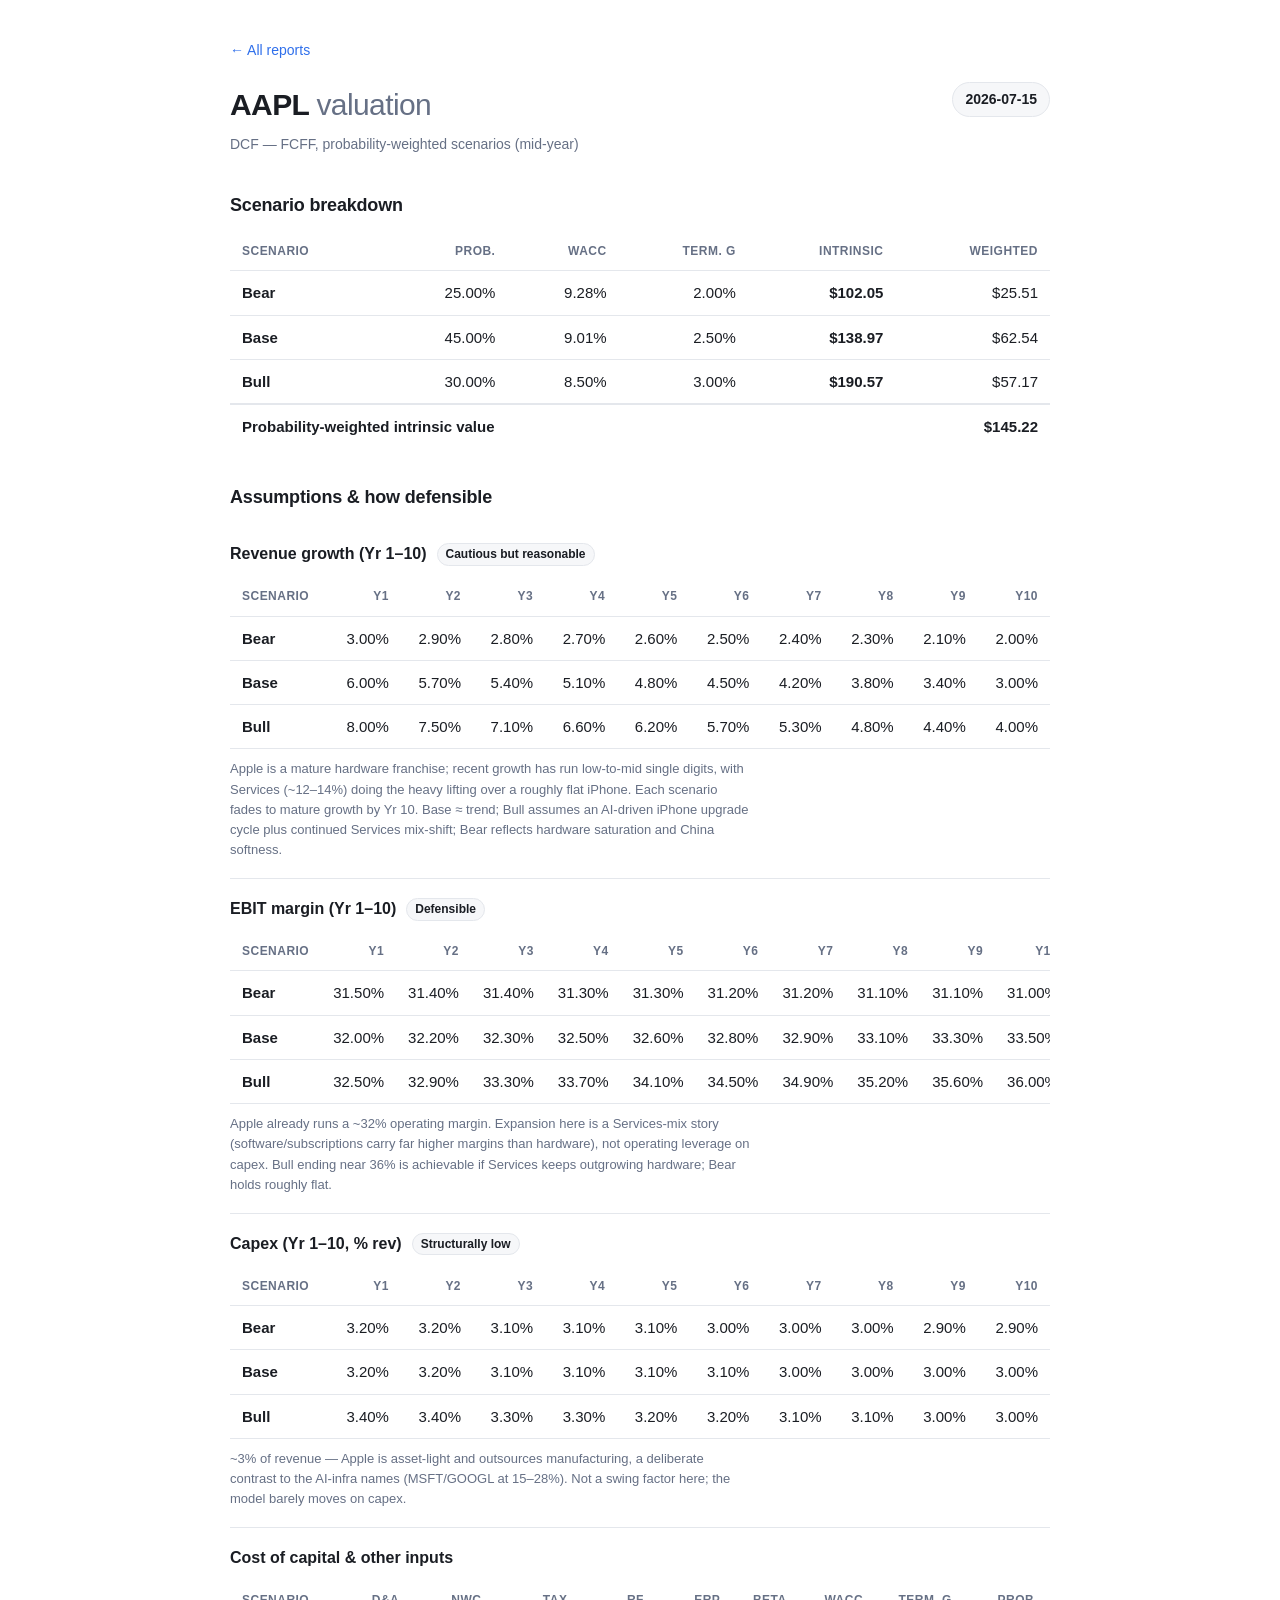
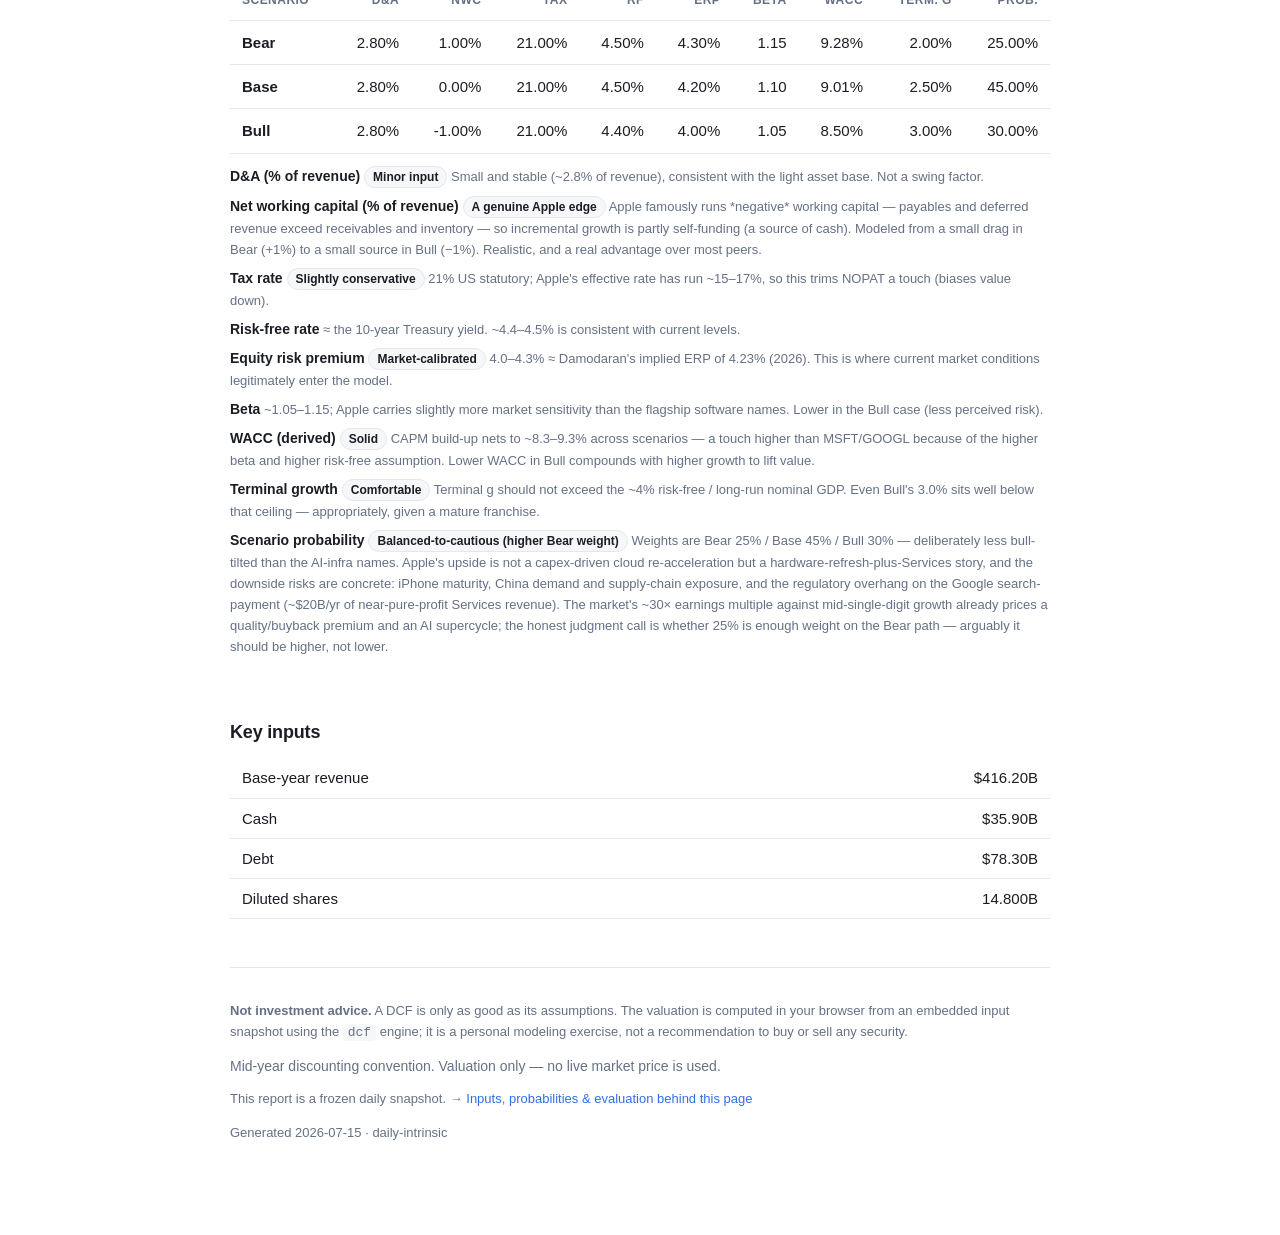
==== docs/reports/aapl/2026-07-15.html @ 9c7d7be9 "Rename to daily-intrinsic; add AAPL report; freeze per-day data copies - Rebrand plain-intrinsic -> " ====
<!doctype html>
<html lang="en">
<head>
<meta charset="utf-8">
<meta name="viewport" content="width=device-width, initial-scale=1">
<title>AAPL valuation — 2026-07-15 · daily-intrinsic</title>
<link rel="stylesheet" href="../../assets/style.css">
</head>
<body>
<main class="wrap">
  <p class="crumb"><a href="../../index.html">← All reports</a></p>

  <header class="rpt-head">
    <div>
      <h1>AAPL <span class="sub">valuation</span></h1>
      <p class="meta" id="dcf-method">DCF — FCFF, probability-weighted scenarios</p>
    </div>
    <div class="date-badge">2026-07-15</div>
  </header>

  <section>
    <h2>Scenario breakdown</h2>
    <div class="table-scroll">
      <table>
        <thead>
          <tr><th>Scenario</th><th class="num">Prob.</th><th class="num">WACC</th>
              <th class="num">Term. g</th><th class="num">Intrinsic</th><th class="num">Weighted</th></tr>
        </thead>
        <tbody id="dcf-scenario-rows"></tbody>
        <tfoot>
          <tr><td colspan="4" class="name">Probability-weighted intrinsic value</td>
              <td colspan="2" class="num strong" id="dcf-weighted">…</td></tr>
        </tfoot>
      </table>
    </div>
    <noscript><p class="meta">This report computes its valuation in the browser;
    enable JavaScript to see the numbers.</p></noscript>
  </section>

  <section>
    <h2>Assumptions &amp; how defensible</h2>
    <div id="dcf-drivers"></div>
  </section>

  <section>
    <h2>Key inputs</h2>
    <div class="table-scroll">
      <table class="compact">
        <tbody id="dcf-key-inputs"></tbody>
      </table>
    </div>
  </section>

  <footer class="disclaimer">
    <p><strong>Not investment advice.</strong> A DCF is only as good as its
    assumptions. The valuation is computed in your browser from an embedded input
    snapshot using the <code>dcf</code> engine; it is a personal modeling
    exercise, not a recommendation to buy or sell any security.</p>
    <p class="meta">Mid-year discounting convention. Valuation only — no live market price is used.</p>
    <p class="snapshot">This report is a frozen daily snapshot. →
    <a href="2026-07-15.json">Inputs, probabilities &amp; evaluation behind this page</a></p>
    <p class="gen">Generated 2026-07-15 · daily-intrinsic</p>
  </footer>
</main>
<script type="application/json" id="dcf-input">{"symbol": "AAPL", "base_year": {"revenue": "416.2B", "ebit_margin": 0.32, "da_percent": 0.028}, "assumptions": {"tax_rate": 0.21}, "balance_sheet": {"cash": "35.9B", "debt": "78.3B", "diluted_shares": "14.8B"}, "scenarios": [{"name": "Bear", "probability": 0.25, "base_year": {"nwc_percent": 0.01}, "assumptions": {"growth_rates": [0.03, 0.029, 0.028, 0.027, 0.026, 0.025, 0.024, 0.023, 0.021, 0.02], "ebit_margins": [0.315, 0.314, 0.314, 0.313, 0.313, 0.312, 0.312, 0.311, 0.311, 0.31], "capex_percent": [0.032, 0.032, 0.031, 0.031, 0.031, 0.03, 0.03, 0.03, 0.029, 0.029]}, "wacc_inputs": {"risk_free_rate": 0.045, "equity_risk_premium": 0.043, "beta": 1.15, "cost_of_debt": 0.05, "debt_weight": 0.03, "equity_weight": 0.97}, "terminal": {"growth_rate": 0.02}}, {"name": "Base", "probability": 0.45, "base_year": {"nwc_percent": 0.0}, "assumptions": {"growth_rates": [0.06, 0.057, 0.054, 0.051, 0.048, 0.045, 0.042, 0.038, 0.034, 0.03], "ebit_margins": [0.32, 0.322, 0.323, 0.325, 0.326, 0.328, 0.329, 0.331, 0.333, 0.335], "capex_percent": [0.032, 0.032, 0.031, 0.031, 0.031, 0.031, 0.03, 0.03, 0.03, 0.03]}, "wacc_inputs": {"risk_free_rate": 0.045, "equity_risk_premium": 0.042, "beta": 1.1, "cost_of_debt": 0.048, "debt_weight": 0.02, "equity_weight": 0.98}, "terminal": {"growth_rate": 0.025}}, {"name": "Bull", "probability": 0.3, "base_year": {"nwc_percent": -0.01}, "assumptions": {"growth_rates": [0.08, 0.075, 0.071, 0.066, 0.062, 0.057, 0.053, 0.048, 0.044, 0.04], "ebit_margins": [0.325, 0.329, 0.333, 0.337, 0.341, 0.345, 0.349, 0.352, 0.356, 0.36], "capex_percent": [0.034, 0.034, 0.033, 0.033, 0.032, 0.032, 0.031, 0.031, 0.03, 0.03]}, "wacc_inputs": {"risk_free_rate": 0.044, "equity_risk_premium": 0.04, "beta": 1.05, "cost_of_debt": 0.046, "debt_weight": 0.02, "equity_weight": 0.98}, "terminal": {"growth_rate": 0.03}}]}</script>
<script type="application/json" id="dcf-notes">{"symbol": "AAPL", "drivers": [{"key": "growth", "label": "Revenue growth (Yr 1\u201310)", "verdict": "Cautious but reasonable", "comment": "Apple is a mature hardware franchise; recent growth has run low-to-mid single digits, with Services (~12\u201314%) doing the heavy lifting over a roughly flat iPhone. Each scenario fades to mature growth by Yr 10. Base \u2248 trend; Bull assumes an AI-driven iPhone upgrade cycle plus continued Services mix-shift; Bear reflects hardware saturation and China softness."}, {"key": "margin", "label": "EBIT margin (Yr 1\u201310)", "verdict": "Defensible", "comment": "Apple already runs a ~32% operating margin. Expansion here is a Services-mix story (software/subscriptions carry far higher margins than hardware), not operating leverage on capex. Bull ending near 36% is achievable if Services keeps outgrowing hardware; Bear holds roughly flat."}, {"key": "capex", "label": "Capex (Yr 1\u201310, % rev)", "verdict": "Structurally low", "comment": "~3% of revenue \u2014 Apple is asset-light and outsources manufacturing, a deliberate contrast to the AI-infra names (MSFT/GOOGL at 15\u201328%). Not a swing factor here; the model barely moves on capex."}, {"key": "da", "label": "D&A (% of revenue)", "verdict": "Minor input", "comment": "Small and stable (~2.8% of revenue), consistent with the light asset base. Not a swing factor."}, {"key": "nwc", "label": "Net working capital (% of revenue)", "verdict": "A genuine Apple edge", "comment": "Apple famously runs *negative* working capital \u2014 payables and deferred revenue exceed receivables and inventory \u2014 so incremental growth is partly self-funding (a source of cash). Modeled from a small drag in Bear (+1%) to a small source in Bull (\u22121%). Realistic, and a real advantage over most peers."}, {"key": "tax", "label": "Tax rate", "verdict": "Slightly conservative", "comment": "21% US statutory; Apple's effective rate has run ~15\u201317%, so this trims NOPAT a touch (biases value down)."}, {"key": "rf", "label": "Risk-free rate", "comment": "\u2248 the 10-year Treasury yield. ~4.4\u20134.5% is consistent with current levels."}, {"key": "erp", "label": "Equity risk premium", "verdict": "Market-calibrated", "comment": "4.0\u20134.3% \u2248 Damodaran's implied ERP of 4.23% (2026). This is where current market conditions legitimately enter the model."}, {"key": "beta", "label": "Beta", "comment": "~1.05\u20131.15; Apple carries slightly more market sensitivity than the flagship software names. Lower in the Bull case (less perceived risk)."}, {"key": "wacc", "label": "WACC (derived)", "verdict": "Solid", "comment": "CAPM build-up nets to ~8.3\u20139.3% across scenarios \u2014 a touch higher than MSFT/GOOGL because of the higher beta and higher risk-free assumption. Lower WACC in Bull compounds with higher growth to lift value."}, {"key": "terminal_g", "label": "Terminal growth", "verdict": "Comfortable", "comment": "Terminal g should not exceed the ~4% risk-free / long-run nominal GDP. Even Bull's 3.0% sits well below that ceiling \u2014 appropriately, given a mature franchise."}, {"key": "probability", "label": "Scenario probability", "verdict": "Balanced-to-cautious (higher Bear weight)", "comment": "Weights are Bear 25% / Base 45% / Bull 30% \u2014 deliberately less bull-tilted than the AI-infra names. Apple's upside is not a capex-driven cloud re-acceleration but a hardware-refresh-plus-Services story, and the downside risks are concrete: iPhone maturity, China demand and supply-chain exposure, and the regulatory overhang on the Google search-payment (~$20B/yr of near-pure-profit Services revenue). The market's ~30\u00d7 earnings multiple against mid-single-digit growth already prices a quality/buyback premium and an AI supercycle; the honest judgment call is whether 25% is enough weight on the Bear path \u2014 arguably it should be higher, not lower."}]}</script>
<script src="../../assets/dcf.js"></script>
</body>
</html>
---- docs/assets/style.css ----
:root {
  --bg: #ffffff;
  --panel: #f6f7f9;
  --border: #e4e7ec;
  --text: #1a1d23;
  --muted: #667085;
  --accent: #2f6feb;
  --shadow: 0 1px 2px rgba(16,24,40,.06), 0 1px 3px rgba(16,24,40,.10);
}
@media (prefers-color-scheme: dark) {
  :root {
    --bg: #0f1115; --panel: #171a21; --border: #262b34; --text: #e6e8ec;
    --muted: #98a2b3; --accent: #5a8dff; --shadow: none;
  }
}
:root[data-theme="dark"] {
  --bg: #0f1115; --panel: #171a21; --border: #262b34; --text: #e6e8ec;
  --muted: #98a2b3; --accent: #5a8dff; --shadow: none;
}
:root[data-theme="light"] {
  --bg: #ffffff; --panel: #f6f7f9; --border: #e4e7ec; --text: #1a1d23;
  --muted: #667085; --accent: #2f6feb;
  --shadow: 0 1px 2px rgba(16,24,40,.06), 0 1px 3px rgba(16,24,40,.10);
}

* { box-sizing: border-box; }
body {
  margin: 0; background: var(--bg); color: var(--text);
  font: 16px/1.55 -apple-system, BlinkMacSystemFont, "Segoe UI", Roboto, Helvetica, Arial, sans-serif;
  -webkit-font-smoothing: antialiased;
}
.wrap { max-width: 860px; margin: 0 auto; padding: 40px 20px 80px; }
a { color: var(--accent); text-decoration: none; }
a:hover { text-decoration: underline; }
h1 { font-size: 30px; margin: 0; letter-spacing: -.02em; }
h2 { font-size: 18px; margin: 36px 0 12px; letter-spacing: -.01em; }
.sub { color: var(--muted); font-weight: 500; }
.crumb { margin: 0 0 20px; font-size: 14px; }

/* Landing */
.site-head { margin-bottom: 12px; }
.tagline { color: var(--muted); max-width: 52ch; }
.sym-group { margin-top: 28px; }
.report-row {
  display: flex; flex-wrap: wrap; align-items: baseline; gap: 8px 18px;
  padding: 14px 16px; margin: 8px 0; border: 1px solid var(--border);
  border-radius: 10px; background: var(--panel); color: var(--text);
  box-shadow: var(--shadow);
}
.report-row:hover { text-decoration: none; border-color: var(--accent); }
.rr-date { font-variant-numeric: tabular-nums; font-weight: 600; min-width: 96px; }
.rr-method { color: var(--muted); font-size: 13px; flex: 1 1 200px; }
.rr-metric { font-size: 14px; color: var(--muted); }
.rr-metric b { color: var(--text); font-variant-numeric: tabular-nums; }
.empty { color: var(--muted); }

/* Report header */
.rpt-head { display: flex; justify-content: space-between; align-items: flex-start; gap: 16px; }
.meta { color: var(--muted); margin: 6px 0 0; font-size: 14px; }
.date-badge {
  font-variant-numeric: tabular-nums; font-weight: 600; font-size: 14px;
  padding: 6px 12px; border: 1px solid var(--border); border-radius: 999px;
  background: var(--panel); white-space: nowrap;
}

/* Tables */
.table-scroll { overflow-x: auto; }
table { width: 100%; border-collapse: collapse; font-size: 15px; }
th, td { padding: 10px 12px; border-bottom: 1px solid var(--border); text-align: left; }
thead th { font-size: 12px; text-transform: uppercase; letter-spacing: .04em; color: var(--muted); }
.num { text-align: right; font-variant-numeric: tabular-nums; }
.name { font-weight: 600; }
.strong { font-weight: 700; }
tfoot td { border-top: 2px solid var(--border); border-bottom: none; font-weight: 600; }
table.compact td { padding: 8px 12px; }

/* verdict pill + plain-English note */
.verdict { display: inline-block; font-weight: 700; font-size: 12px;
  padding: 1px 8px; border-radius: 999px; background: var(--panel); border: 1px solid var(--border); }
.read-note { color: var(--muted); font-size: 13px; }

/* Assumptions: one table per input, three scenario rows (Bear/Base/Bull) */
.assump { padding: 18px 0; border-bottom: 1px solid var(--border); }
.assump:last-child { border-bottom: 0; }
.assump-head { display: flex; align-items: center; gap: 10px; flex-wrap: wrap; margin-bottom: 10px; }
.assump-label { font-weight: 600; }
.assump .read-note { display: block; margin: 10px 0 0; max-width: 72ch; }
.reads { margin-top: 12px; }
.read-line { margin: 8px 0; font-size: 14px; line-height: 1.5; }
.read-key { font-weight: 600; }
.read-line .read-note { display: inline; margin: 0; }

/* Footer */
.disclaimer { margin-top: 48px; padding-top: 20px; border-top: 1px solid var(--border);
  color: var(--muted); font-size: 13px; }
.disclaimer code { background: var(--panel); padding: 1px 5px; border-radius: 4px; }
.snapshot { margin-top: 12px; }
.gen { margin-top: 8px; font-variant-numeric: tabular-nums; }

@media (max-width: 560px) {
  .rpt-head { flex-direction: column; }
}
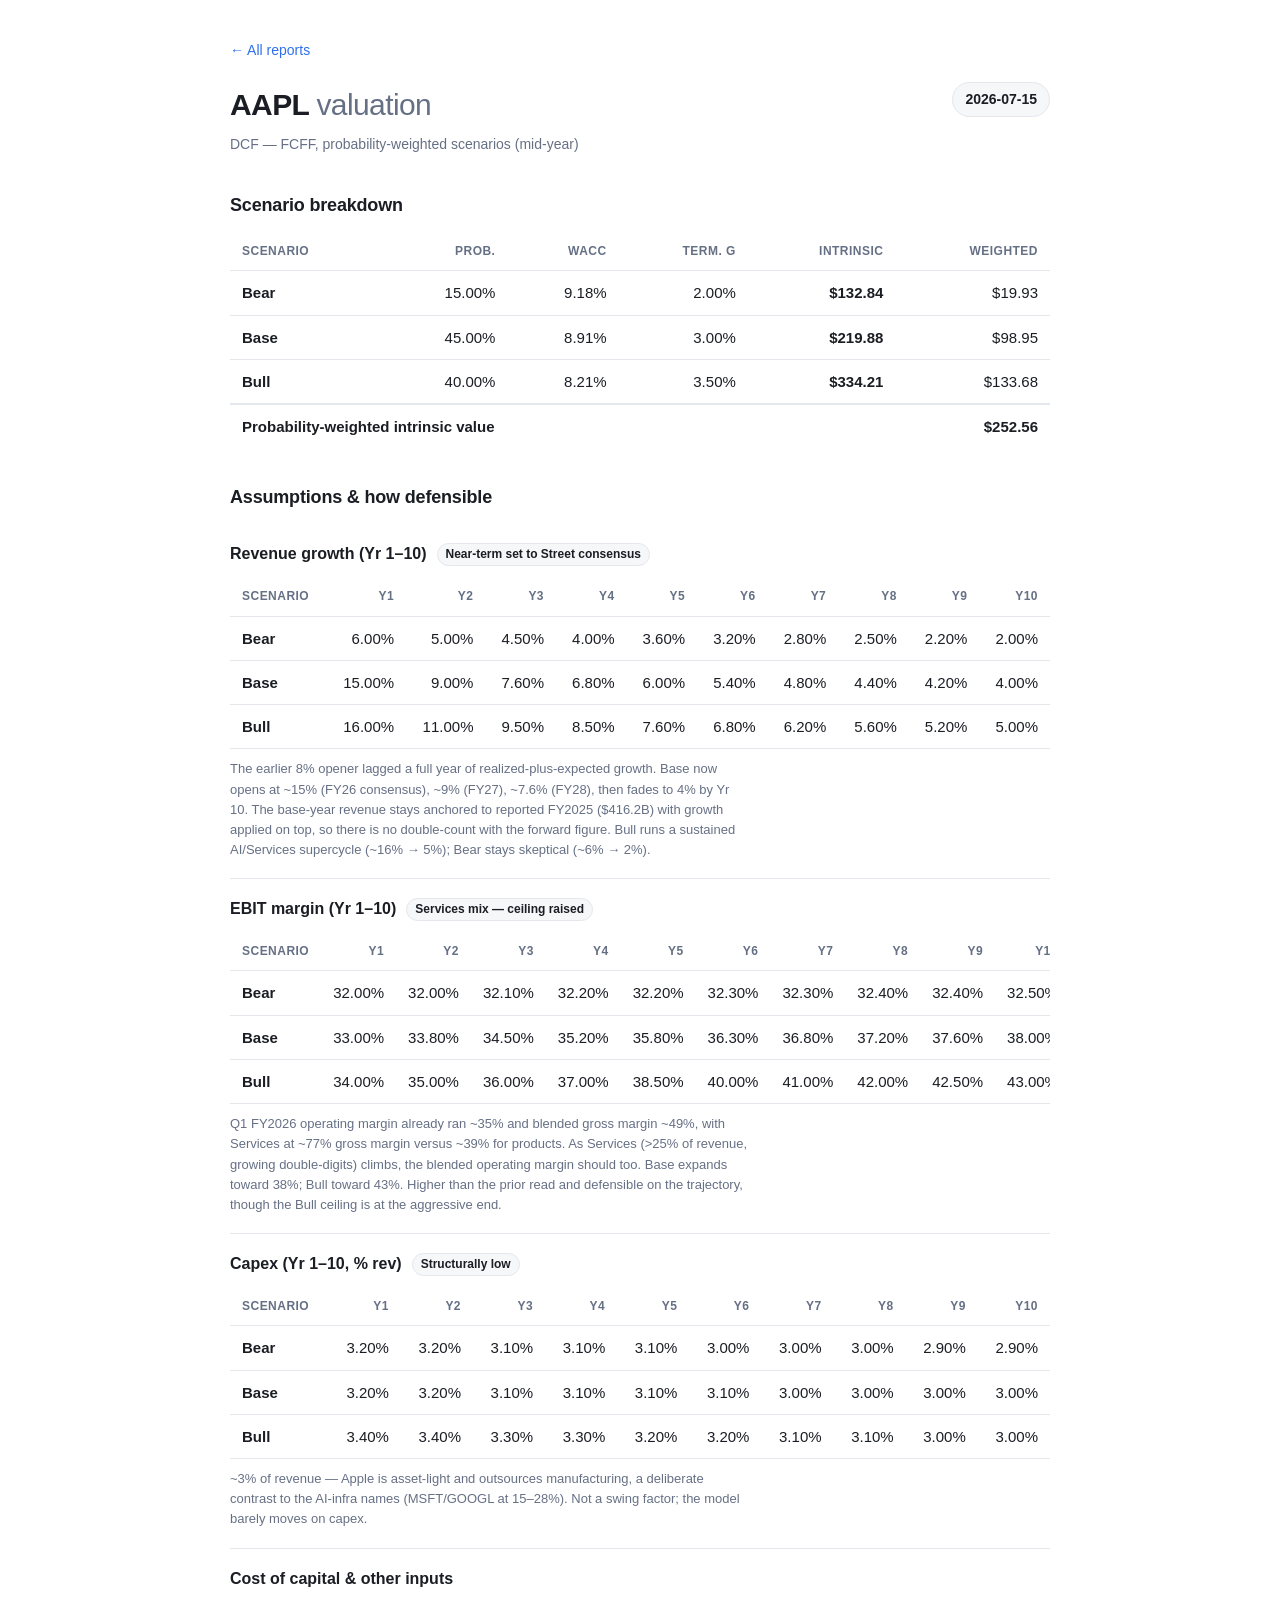
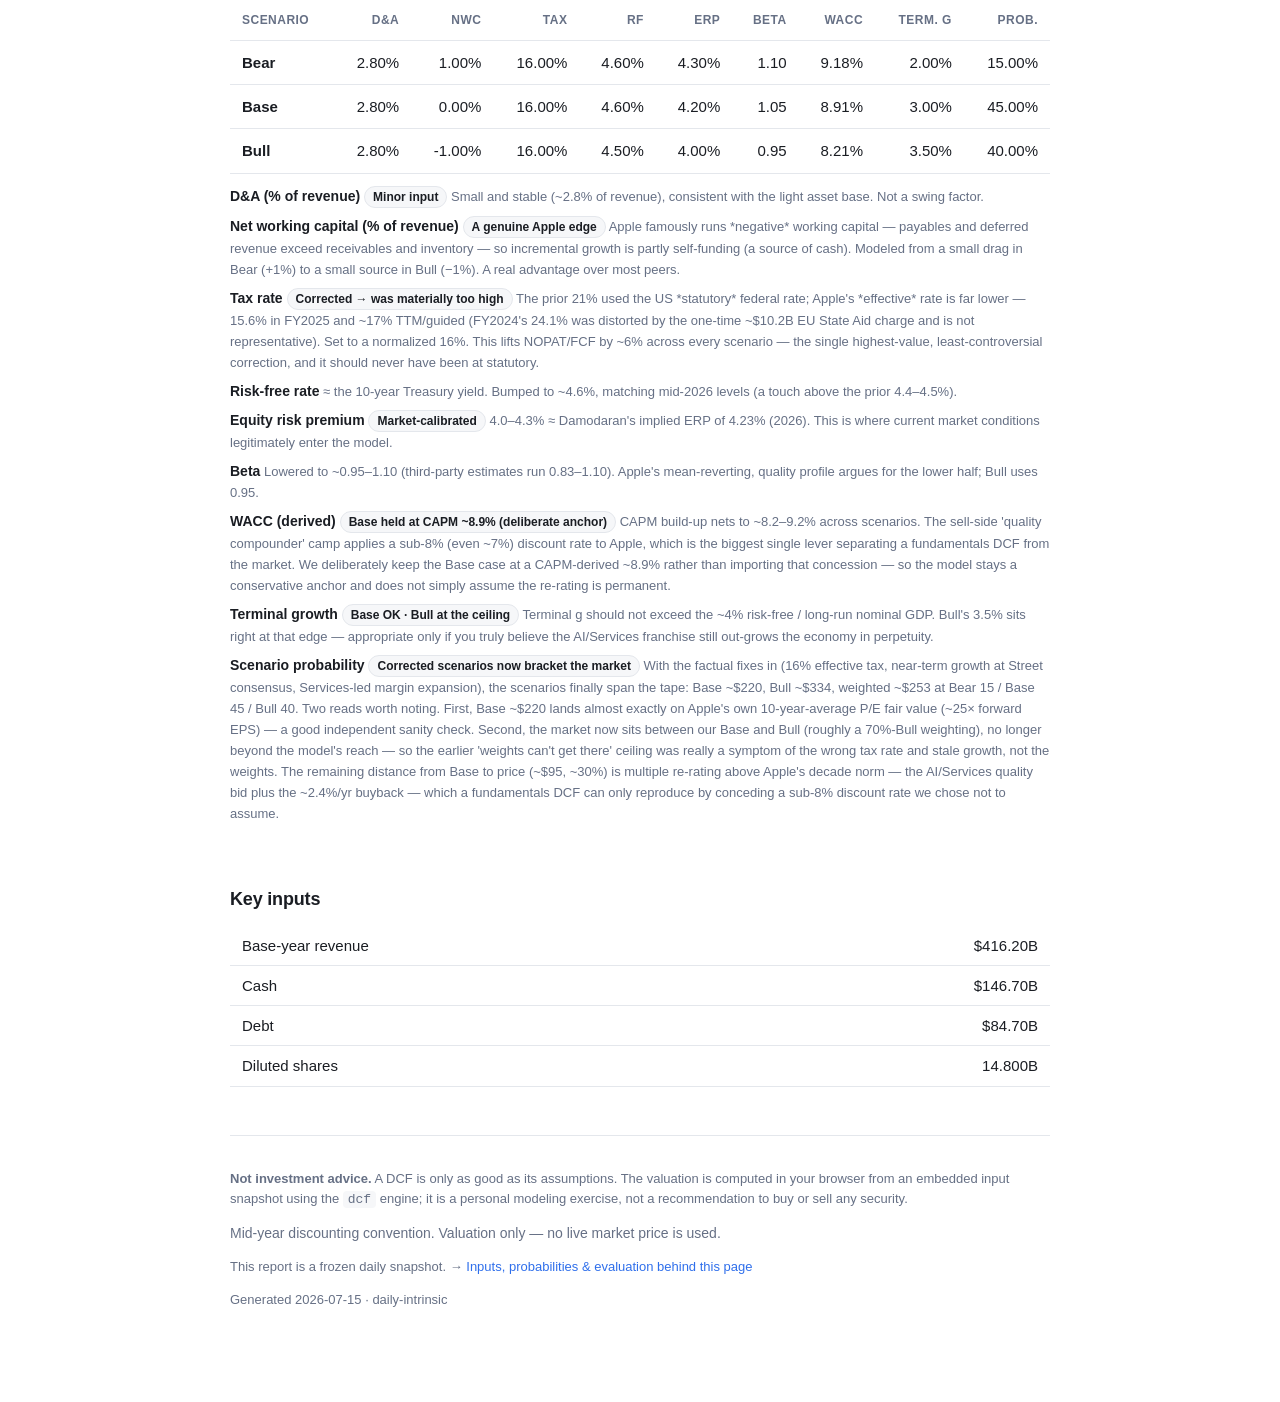
==== commit 51a20277: "AAPL: fix wrong tax rate + stale inputs per filing audit; scenarios now bracket market Factual corre" ====
--- a/docs/reports/aapl/2026-07-15.html
+++ b/docs/reports/aapl/2026-07-15.html
@@ -62,8 +62,8 @@
     <p class="gen">Generated 2026-07-15 · daily-intrinsic</p>
   </footer>
 </main>
-<script type="application/json" id="dcf-input">{"symbol": "AAPL", "base_year": {"revenue": "416.2B", "ebit_margin": 0.32, "da_percent": 0.028}, "assumptions": {"tax_rate": 0.21}, "balance_sheet": {"cash": "35.9B", "debt": "78.3B", "diluted_shares": "14.8B"}, "scenarios": [{"name": "Bear", "probability": 0.25, "base_year": {"nwc_percent": 0.01}, "assumptions": {"growth_rates": [0.03, 0.029, 0.028, 0.027, 0.026, 0.025, 0.024, 0.023, 0.021, 0.02], "ebit_margins": [0.315, 0.314, 0.314, 0.313, 0.313, 0.312, 0.312, 0.311, 0.311, 0.31], "capex_percent": [0.032, 0.032, 0.031, 0.031, 0.031, 0.03, 0.03, 0.03, 0.029, 0.029]}, "wacc_inputs": {"risk_free_rate": 0.045, "equity_risk_premium": 0.043, "beta": 1.15, "cost_of_debt": 0.05, "debt_weight": 0.03, "equity_weight": 0.97}, "terminal": {"growth_rate": 0.02}}, {"name": "Base", "probability": 0.45, "base_year": {"nwc_percent": 0.0}, "assumptions": {"growth_rates": [0.06, 0.057, 0.054, 0.051, 0.048, 0.045, 0.042, 0.038, 0.034, 0.03], "ebit_margins": [0.32, 0.322, 0.323, 0.325, 0.326, 0.328, 0.329, 0.331, 0.333, 0.335], "capex_percent": [0.032, 0.032, 0.031, 0.031, 0.031, 0.031, 0.03, 0.03, 0.03, 0.03]}, "wacc_inputs": {"risk_free_rate": 0.045, "equity_risk_premium": 0.042, "beta": 1.1, "cost_of_debt": 0.048, "debt_weight": 0.02, "equity_weight": 0.98}, "terminal": {"growth_rate": 0.025}}, {"name": "Bull", "probability": 0.3, "base_year": {"nwc_percent": -0.01}, "assumptions": {"growth_rates": [0.08, 0.075, 0.071, 0.066, 0.062, 0.057, 0.053, 0.048, 0.044, 0.04], "ebit_margins": [0.325, 0.329, 0.333, 0.337, 0.341, 0.345, 0.349, 0.352, 0.356, 0.36], "capex_percent": [0.034, 0.034, 0.033, 0.033, 0.032, 0.032, 0.031, 0.031, 0.03, 0.03]}, "wacc_inputs": {"risk_free_rate": 0.044, "equity_risk_premium": 0.04, "beta": 1.05, "cost_of_debt": 0.046, "debt_weight": 0.02, "equity_weight": 0.98}, "terminal": {"growth_rate": 0.03}}]}</script>
-<script type="application/json" id="dcf-notes">{"symbol": "AAPL", "drivers": [{"key": "growth", "label": "Revenue growth (Yr 1\u201310)", "verdict": "Cautious but reasonable", "comment": "Apple is a mature hardware franchise; recent growth has run low-to-mid single digits, with Services (~12\u201314%) doing the heavy lifting over a roughly flat iPhone. Each scenario fades to mature growth by Yr 10. Base \u2248 trend; Bull assumes an AI-driven iPhone upgrade cycle plus continued Services mix-shift; Bear reflects hardware saturation and China softness."}, {"key": "margin", "label": "EBIT margin (Yr 1\u201310)", "verdict": "Defensible", "comment": "Apple already runs a ~32% operating margin. Expansion here is a Services-mix story (software/subscriptions carry far higher margins than hardware), not operating leverage on capex. Bull ending near 36% is achievable if Services keeps outgrowing hardware; Bear holds roughly flat."}, {"key": "capex", "label": "Capex (Yr 1\u201310, % rev)", "verdict": "Structurally low", "comment": "~3% of revenue \u2014 Apple is asset-light and outsources manufacturing, a deliberate contrast to the AI-infra names (MSFT/GOOGL at 15\u201328%). Not a swing factor here; the model barely moves on capex."}, {"key": "da", "label": "D&A (% of revenue)", "verdict": "Minor input", "comment": "Small and stable (~2.8% of revenue), consistent with the light asset base. Not a swing factor."}, {"key": "nwc", "label": "Net working capital (% of revenue)", "verdict": "A genuine Apple edge", "comment": "Apple famously runs *negative* working capital \u2014 payables and deferred revenue exceed receivables and inventory \u2014 so incremental growth is partly self-funding (a source of cash). Modeled from a small drag in Bear (+1%) to a small source in Bull (\u22121%). Realistic, and a real advantage over most peers."}, {"key": "tax", "label": "Tax rate", "verdict": "Slightly conservative", "comment": "21% US statutory; Apple's effective rate has run ~15\u201317%, so this trims NOPAT a touch (biases value down)."}, {"key": "rf", "label": "Risk-free rate", "comment": "\u2248 the 10-year Treasury yield. ~4.4\u20134.5% is consistent with current levels."}, {"key": "erp", "label": "Equity risk premium", "verdict": "Market-calibrated", "comment": "4.0\u20134.3% \u2248 Damodaran's implied ERP of 4.23% (2026). This is where current market conditions legitimately enter the model."}, {"key": "beta", "label": "Beta", "comment": "~1.05\u20131.15; Apple carries slightly more market sensitivity than the flagship software names. Lower in the Bull case (less perceived risk)."}, {"key": "wacc", "label": "WACC (derived)", "verdict": "Solid", "comment": "CAPM build-up nets to ~8.3\u20139.3% across scenarios \u2014 a touch higher than MSFT/GOOGL because of the higher beta and higher risk-free assumption. Lower WACC in Bull compounds with higher growth to lift value."}, {"key": "terminal_g", "label": "Terminal growth", "verdict": "Comfortable", "comment": "Terminal g should not exceed the ~4% risk-free / long-run nominal GDP. Even Bull's 3.0% sits well below that ceiling \u2014 appropriately, given a mature franchise."}, {"key": "probability", "label": "Scenario probability", "verdict": "Balanced-to-cautious (higher Bear weight)", "comment": "Weights are Bear 25% / Base 45% / Bull 30% \u2014 deliberately less bull-tilted than the AI-infra names. Apple's upside is not a capex-driven cloud re-acceleration but a hardware-refresh-plus-Services story, and the downside risks are concrete: iPhone maturity, China demand and supply-chain exposure, and the regulatory overhang on the Google search-payment (~$20B/yr of near-pure-profit Services revenue). The market's ~30\u00d7 earnings multiple against mid-single-digit growth already prices a quality/buyback premium and an AI supercycle; the honest judgment call is whether 25% is enough weight on the Bear path \u2014 arguably it should be higher, not lower."}]}</script>
+<script type="application/json" id="dcf-input">{"symbol": "AAPL", "base_year": {"revenue": "416.2B", "ebit_margin": 0.32, "da_percent": 0.028}, "assumptions": {"tax_rate": 0.16}, "balance_sheet": {"cash": "146.7B", "debt": "84.7B", "diluted_shares": "14.8B"}, "scenarios": [{"name": "Bear", "probability": 0.15, "base_year": {"nwc_percent": 0.01}, "assumptions": {"growth_rates": [0.06, 0.05, 0.045, 0.04, 0.036, 0.032, 0.028, 0.025, 0.022, 0.02], "ebit_margins": [0.32, 0.32, 0.321, 0.322, 0.322, 0.323, 0.323, 0.324, 0.324, 0.325], "capex_percent": [0.032, 0.032, 0.031, 0.031, 0.031, 0.03, 0.03, 0.03, 0.029, 0.029]}, "wacc_inputs": {"risk_free_rate": 0.046, "equity_risk_premium": 0.043, "beta": 1.1, "cost_of_debt": 0.05, "debt_weight": 0.03, "equity_weight": 0.97}, "terminal": {"growth_rate": 0.02}}, {"name": "Base", "probability": 0.45, "base_year": {"nwc_percent": 0.0}, "assumptions": {"growth_rates": [0.15, 0.09, 0.076, 0.068, 0.06, 0.054, 0.048, 0.044, 0.042, 0.04], "ebit_margins": [0.33, 0.338, 0.345, 0.352, 0.358, 0.363, 0.368, 0.372, 0.376, 0.38], "capex_percent": [0.032, 0.032, 0.031, 0.031, 0.031, 0.031, 0.03, 0.03, 0.03, 0.03]}, "wacc_inputs": {"risk_free_rate": 0.046, "equity_risk_premium": 0.042, "beta": 1.05, "cost_of_debt": 0.048, "debt_weight": 0.02, "equity_weight": 0.98}, "terminal": {"growth_rate": 0.03}}, {"name": "Bull", "probability": 0.4, "base_year": {"nwc_percent": -0.01}, "assumptions": {"growth_rates": [0.16, 0.11, 0.095, 0.085, 0.076, 0.068, 0.062, 0.056, 0.052, 0.05], "ebit_margins": [0.34, 0.35, 0.36, 0.37, 0.385, 0.4, 0.41, 0.42, 0.425, 0.43], "capex_percent": [0.034, 0.034, 0.033, 0.033, 0.032, 0.032, 0.031, 0.031, 0.03, 0.03]}, "wacc_inputs": {"risk_free_rate": 0.045, "equity_risk_premium": 0.04, "beta": 0.95, "cost_of_debt": 0.046, "debt_weight": 0.02, "equity_weight": 0.98}, "terminal": {"growth_rate": 0.035}}]}</script>
+<script type="application/json" id="dcf-notes">{"symbol": "AAPL", "drivers": [{"key": "growth", "label": "Revenue growth (Yr 1\u201310)", "verdict": "Near-term set to Street consensus", "comment": "The earlier 8% opener lagged a full year of realized-plus-expected growth. Base now opens at ~15% (FY26 consensus), ~9% (FY27), ~7.6% (FY28), then fades to 4% by Yr 10. The base-year revenue stays anchored to reported FY2025 ($416.2B) with growth applied on top, so there is no double-count with the forward figure. Bull runs a sustained AI/Services supercycle (~16% \u2192 5%); Bear stays skeptical (~6% \u2192 2%)."}, {"key": "margin", "label": "EBIT margin (Yr 1\u201310)", "verdict": "Services mix \u2014 ceiling raised", "comment": "Q1 FY2026 operating margin already ran ~35% and blended gross margin ~49%, with Services at ~77% gross margin versus ~39% for products. As Services (>25% of revenue, growing double-digits) climbs, the blended operating margin should too. Base expands toward 38%; Bull toward 43%. Higher than the prior read and defensible on the trajectory, though the Bull ceiling is at the aggressive end."}, {"key": "capex", "label": "Capex (Yr 1\u201310, % rev)", "verdict": "Structurally low", "comment": "~3% of revenue \u2014 Apple is asset-light and outsources manufacturing, a deliberate contrast to the AI-infra names (MSFT/GOOGL at 15\u201328%). Not a swing factor; the model barely moves on capex."}, {"key": "da", "label": "D&A (% of revenue)", "verdict": "Minor input", "comment": "Small and stable (~2.8% of revenue), consistent with the light asset base. Not a swing factor."}, {"key": "nwc", "label": "Net working capital (% of revenue)", "verdict": "A genuine Apple edge", "comment": "Apple famously runs *negative* working capital \u2014 payables and deferred revenue exceed receivables and inventory \u2014 so incremental growth is partly self-funding (a source of cash). Modeled from a small drag in Bear (+1%) to a small source in Bull (\u22121%). A real advantage over most peers."}, {"key": "netcash", "label": "Net cash (cash + securities \u2212 debt)", "verdict": "Corrected to latest filing (~$62B net)", "comment": "Now uses Q2 FY2026 figures: cash + marketable securities ~$146.7B less total debt ~$84.7B. The earlier $78.3B debt captured only non-current term debt and omitted current maturities + commercial paper; the earlier $156.6B cash was the stale FY2024 total. Net cash is Apple's stated ~$62B, down from the ~$78B previously implied \u2014 so this correction trims ~$1/share. A credibility fix, not a gap-closer."}, {"key": "tax", "label": "Tax rate", "verdict": "Corrected \u2192 was materially too high", "comment": "The prior 21% used the US *statutory* federal rate; Apple's *effective* rate is far lower \u2014 15.6% in FY2025 and ~17% TTM/guided (FY2024's 24.1% was distorted by the one-time ~$10.2B EU State Aid charge and is not representative). Set to a normalized 16%. This lifts NOPAT/FCF by ~6% across every scenario \u2014 the single highest-value, least-controversial correction, and it should never have been at statutory."}, {"key": "rf", "label": "Risk-free rate", "comment": "\u2248 the 10-year Treasury yield. Bumped to ~4.6%, matching mid-2026 levels (a touch above the prior 4.4\u20134.5%)."}, {"key": "erp", "label": "Equity risk premium", "verdict": "Market-calibrated", "comment": "4.0\u20134.3% \u2248 Damodaran's implied ERP of 4.23% (2026). This is where current market conditions legitimately enter the model."}, {"key": "beta", "label": "Beta", "comment": "Lowered to ~0.95\u20131.10 (third-party estimates run 0.83\u20131.10). Apple's mean-reverting, quality profile argues for the lower half; Bull uses 0.95."}, {"key": "wacc", "label": "WACC (derived)", "verdict": "Base held at CAPM ~8.9% (deliberate anchor)", "comment": "CAPM build-up nets to ~8.2\u20139.2% across scenarios. The sell-side 'quality compounder' camp applies a sub-8% (even ~7%) discount rate to Apple, which is the biggest single lever separating a fundamentals DCF from the market. We deliberately keep the Base case at a CAPM-derived ~8.9% rather than importing that concession \u2014 so the model stays a conservative anchor and does not simply assume the re-rating is permanent."}, {"key": "terminal_g", "label": "Terminal growth", "verdict": "Base OK \u00b7 Bull at the ceiling", "comment": "Terminal g should not exceed the ~4% risk-free / long-run nominal GDP. Bull's 3.5% sits right at that edge \u2014 appropriate only if you truly believe the AI/Services franchise still out-grows the economy in perpetuity."}, {"key": "probability", "label": "Scenario probability", "verdict": "Corrected scenarios now bracket the market", "comment": "With the factual fixes in (16% effective tax, near-term growth at Street consensus, Services-led margin expansion), the scenarios finally span the tape: Base ~$220, Bull ~$334, weighted ~$253 at Bear 15 / Base 45 / Bull 40. Two reads worth noting. First, Base ~$220 lands almost exactly on Apple's own 10-year-average P/E fair value (~25\u00d7 forward EPS) \u2014 a good independent sanity check. Second, the market now sits between our Base and Bull (roughly a 70%-Bull weighting), no longer beyond the model's reach \u2014 so the earlier 'weights can't get there' ceiling was really a symptom of the wrong tax rate and stale growth, not the weights. The remaining distance from Base to price (~$95, ~30%) is multiple re-rating above Apple's decade norm \u2014 the AI/Services quality bid plus the ~2.4%/yr buyback \u2014 which a fundamentals DCF can only reproduce by conceding a sub-8% discount rate we chose not to assume."}]}</script>
 <script src="../../assets/dcf.js"></script>
 </body>
 </html>
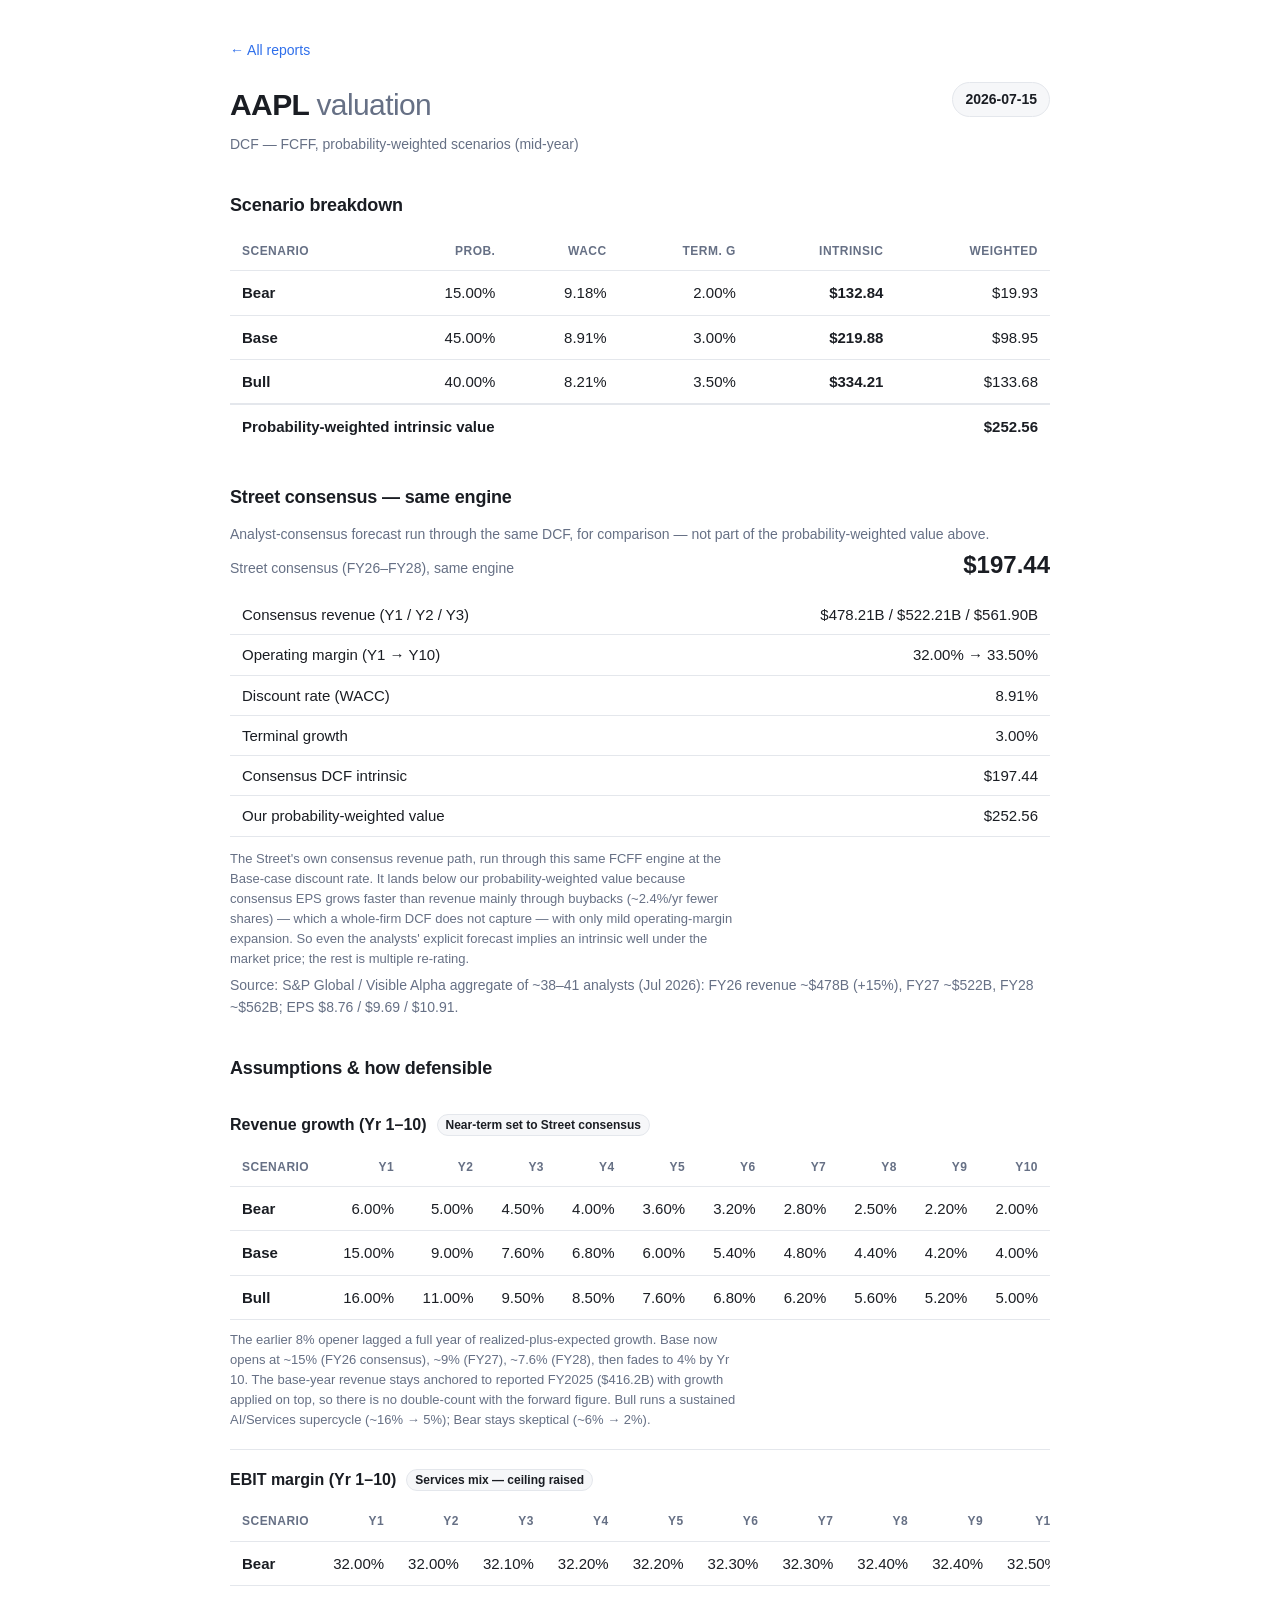
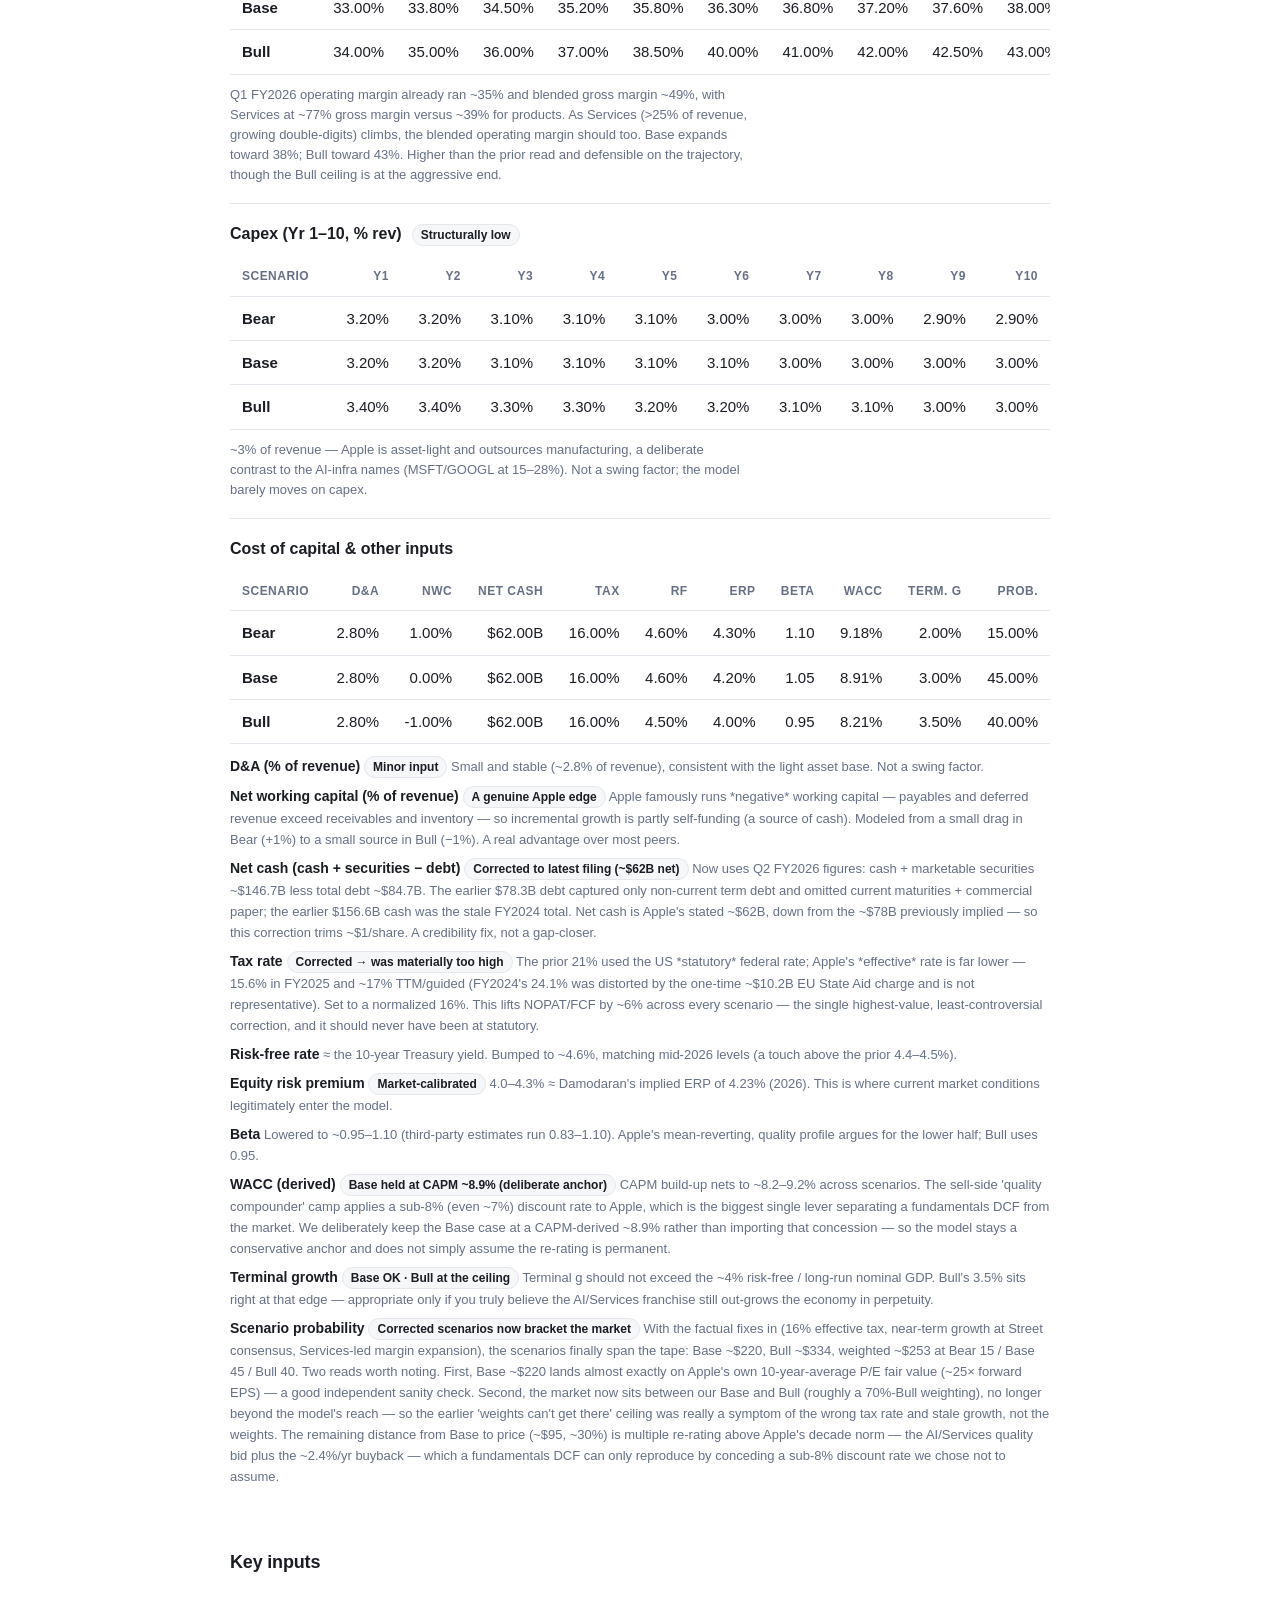
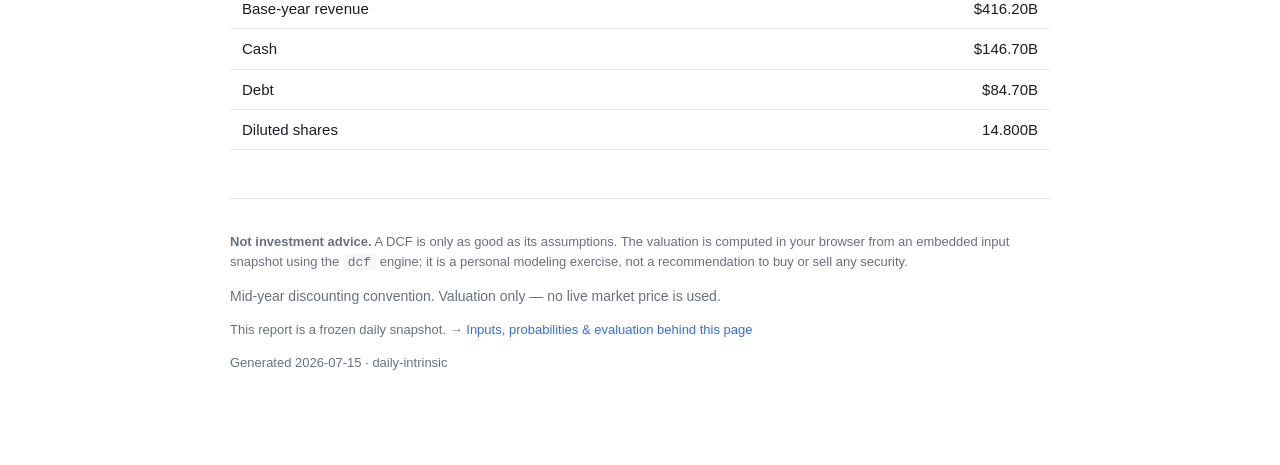
==== commit 368742a4: "Add optional "Street consensus" cross-check section; wire it up for AAPL New engine/template feature" ====
--- a/docs/reports/aapl/2026-07-15.html
+++ b/docs/reports/aapl/2026-07-15.html
@@ -38,6 +38,12 @@
   </section>
 
   <section>
+    <h2>Street consensus — same engine</h2>
+    <p class="meta">Analyst-consensus forecast run through the same DCF, for comparison — not part of the probability-weighted value above.</p>
+    <div id="dcf-consensus"></div>
+  </section>
+
+  <section>
     <h2>Assumptions &amp; how defensible</h2>
     <div id="dcf-drivers"></div>
   </section>
@@ -62,7 +68,7 @@
     <p class="gen">Generated 2026-07-15 · daily-intrinsic</p>
   </footer>
 </main>
-<script type="application/json" id="dcf-input">{"symbol": "AAPL", "base_year": {"revenue": "416.2B", "ebit_margin": 0.32, "da_percent": 0.028}, "assumptions": {"tax_rate": 0.16}, "balance_sheet": {"cash": "146.7B", "debt": "84.7B", "diluted_shares": "14.8B"}, "scenarios": [{"name": "Bear", "probability": 0.15, "base_year": {"nwc_percent": 0.01}, "assumptions": {"growth_rates": [0.06, 0.05, 0.045, 0.04, 0.036, 0.032, 0.028, 0.025, 0.022, 0.02], "ebit_margins": [0.32, 0.32, 0.321, 0.322, 0.322, 0.323, 0.323, 0.324, 0.324, 0.325], "capex_percent": [0.032, 0.032, 0.031, 0.031, 0.031, 0.03, 0.03, 0.03, 0.029, 0.029]}, "wacc_inputs": {"risk_free_rate": 0.046, "equity_risk_premium": 0.043, "beta": 1.1, "cost_of_debt": 0.05, "debt_weight": 0.03, "equity_weight": 0.97}, "terminal": {"growth_rate": 0.02}}, {"name": "Base", "probability": 0.45, "base_year": {"nwc_percent": 0.0}, "assumptions": {"growth_rates": [0.15, 0.09, 0.076, 0.068, 0.06, 0.054, 0.048, 0.044, 0.042, 0.04], "ebit_margins": [0.33, 0.338, 0.345, 0.352, 0.358, 0.363, 0.368, 0.372, 0.376, 0.38], "capex_percent": [0.032, 0.032, 0.031, 0.031, 0.031, 0.031, 0.03, 0.03, 0.03, 0.03]}, "wacc_inputs": {"risk_free_rate": 0.046, "equity_risk_premium": 0.042, "beta": 1.05, "cost_of_debt": 0.048, "debt_weight": 0.02, "equity_weight": 0.98}, "terminal": {"growth_rate": 0.03}}, {"name": "Bull", "probability": 0.4, "base_year": {"nwc_percent": -0.01}, "assumptions": {"growth_rates": [0.16, 0.11, 0.095, 0.085, 0.076, 0.068, 0.062, 0.056, 0.052, 0.05], "ebit_margins": [0.34, 0.35, 0.36, 0.37, 0.385, 0.4, 0.41, 0.42, 0.425, 0.43], "capex_percent": [0.034, 0.034, 0.033, 0.033, 0.032, 0.032, 0.031, 0.031, 0.03, 0.03]}, "wacc_inputs": {"risk_free_rate": 0.045, "equity_risk_premium": 0.04, "beta": 0.95, "cost_of_debt": 0.046, "debt_weight": 0.02, "equity_weight": 0.98}, "terminal": {"growth_rate": 0.035}}]}</script>
+<script type="application/json" id="dcf-input">{"symbol": "AAPL", "base_year": {"revenue": "416.2B", "ebit_margin": 0.32, "da_percent": 0.028}, "assumptions": {"tax_rate": 0.16}, "balance_sheet": {"cash": "146.7B", "debt": "84.7B", "diluted_shares": "14.8B"}, "consensus": {"label": "Street consensus (FY26\u2013FY28), same engine", "source": "S&P Global / Visible Alpha aggregate of ~38\u201341 analysts (Jul 2026): FY26 revenue ~$478B (+15%), FY27 ~$522B, FY28 ~$562B; EPS $8.76 / $9.69 / $10.91.", "note": "The Street's own consensus revenue path, run through this same FCFF engine at the Base-case discount rate. It lands below our probability-weighted value because consensus EPS grows faster than revenue mainly through buybacks (~2.4%/yr fewer shares) \u2014 which a whole-firm DCF does not capture \u2014 with only mild operating-margin expansion. So even the analysts' explicit forecast implies an intrinsic well under the market price; the rest is multiple re-rating.", "base_year": {"nwc_percent": 0.0}, "assumptions": {"growth_rates": [0.149, 0.092, 0.076, 0.068, 0.06, 0.054, 0.048, 0.044, 0.042, 0.04], "ebit_margins": [0.32, 0.322, 0.324, 0.326, 0.328, 0.33, 0.331, 0.332, 0.334, 0.335], "capex_percent": [0.032, 0.032, 0.031, 0.031, 0.031, 0.031, 0.03, 0.03, 0.03, 0.03]}, "wacc_inputs": {"risk_free_rate": 0.046, "equity_risk_premium": 0.042, "beta": 1.05, "cost_of_debt": 0.048, "debt_weight": 0.02, "equity_weight": 0.98}, "terminal": {"growth_rate": 0.03}}, "scenarios": [{"name": "Bear", "probability": 0.15, "base_year": {"nwc_percent": 0.01}, "assumptions": {"growth_rates": [0.06, 0.05, 0.045, 0.04, 0.036, 0.032, 0.028, 0.025, 0.022, 0.02], "ebit_margins": [0.32, 0.32, 0.321, 0.322, 0.322, 0.323, 0.323, 0.324, 0.324, 0.325], "capex_percent": [0.032, 0.032, 0.031, 0.031, 0.031, 0.03, 0.03, 0.03, 0.029, 0.029]}, "wacc_inputs": {"risk_free_rate": 0.046, "equity_risk_premium": 0.043, "beta": 1.1, "cost_of_debt": 0.05, "debt_weight": 0.03, "equity_weight": 0.97}, "terminal": {"growth_rate": 0.02}}, {"name": "Base", "probability": 0.45, "base_year": {"nwc_percent": 0.0}, "assumptions": {"growth_rates": [0.15, 0.09, 0.076, 0.068, 0.06, 0.054, 0.048, 0.044, 0.042, 0.04], "ebit_margins": [0.33, 0.338, 0.345, 0.352, 0.358, 0.363, 0.368, 0.372, 0.376, 0.38], "capex_percent": [0.032, 0.032, 0.031, 0.031, 0.031, 0.031, 0.03, 0.03, 0.03, 0.03]}, "wacc_inputs": {"risk_free_rate": 0.046, "equity_risk_premium": 0.042, "beta": 1.05, "cost_of_debt": 0.048, "debt_weight": 0.02, "equity_weight": 0.98}, "terminal": {"growth_rate": 0.03}}, {"name": "Bull", "probability": 0.4, "base_year": {"nwc_percent": -0.01}, "assumptions": {"growth_rates": [0.16, 0.11, 0.095, 0.085, 0.076, 0.068, 0.062, 0.056, 0.052, 0.05], "ebit_margins": [0.34, 0.35, 0.36, 0.37, 0.385, 0.4, 0.41, 0.42, 0.425, 0.43], "capex_percent": [0.034, 0.034, 0.033, 0.033, 0.032, 0.032, 0.031, 0.031, 0.03, 0.03]}, "wacc_inputs": {"risk_free_rate": 0.045, "equity_risk_premium": 0.04, "beta": 0.95, "cost_of_debt": 0.046, "debt_weight": 0.02, "equity_weight": 0.98}, "terminal": {"growth_rate": 0.035}}]}</script>
 <script type="application/json" id="dcf-notes">{"symbol": "AAPL", "drivers": [{"key": "growth", "label": "Revenue growth (Yr 1\u201310)", "verdict": "Near-term set to Street consensus", "comment": "The earlier 8% opener lagged a full year of realized-plus-expected growth. Base now opens at ~15% (FY26 consensus), ~9% (FY27), ~7.6% (FY28), then fades to 4% by Yr 10. The base-year revenue stays anchored to reported FY2025 ($416.2B) with growth applied on top, so there is no double-count with the forward figure. Bull runs a sustained AI/Services supercycle (~16% \u2192 5%); Bear stays skeptical (~6% \u2192 2%)."}, {"key": "margin", "label": "EBIT margin (Yr 1\u201310)", "verdict": "Services mix \u2014 ceiling raised", "comment": "Q1 FY2026 operating margin already ran ~35% and blended gross margin ~49%, with Services at ~77% gross margin versus ~39% for products. As Services (>25% of revenue, growing double-digits) climbs, the blended operating margin should too. Base expands toward 38%; Bull toward 43%. Higher than the prior read and defensible on the trajectory, though the Bull ceiling is at the aggressive end."}, {"key": "capex", "label": "Capex (Yr 1\u201310, % rev)", "verdict": "Structurally low", "comment": "~3% of revenue \u2014 Apple is asset-light and outsources manufacturing, a deliberate contrast to the AI-infra names (MSFT/GOOGL at 15\u201328%). Not a swing factor; the model barely moves on capex."}, {"key": "da", "label": "D&A (% of revenue)", "verdict": "Minor input", "comment": "Small and stable (~2.8% of revenue), consistent with the light asset base. Not a swing factor."}, {"key": "nwc", "label": "Net working capital (% of revenue)", "verdict": "A genuine Apple edge", "comment": "Apple famously runs *negative* working capital \u2014 payables and deferred revenue exceed receivables and inventory \u2014 so incremental growth is partly self-funding (a source of cash). Modeled from a small drag in Bear (+1%) to a small source in Bull (\u22121%). A real advantage over most peers."}, {"key": "netcash", "label": "Net cash (cash + securities \u2212 debt)", "verdict": "Corrected to latest filing (~$62B net)", "comment": "Now uses Q2 FY2026 figures: cash + marketable securities ~$146.7B less total debt ~$84.7B. The earlier $78.3B debt captured only non-current term debt and omitted current maturities + commercial paper; the earlier $156.6B cash was the stale FY2024 total. Net cash is Apple's stated ~$62B, down from the ~$78B previously implied \u2014 so this correction trims ~$1/share. A credibility fix, not a gap-closer."}, {"key": "tax", "label": "Tax rate", "verdict": "Corrected \u2192 was materially too high", "comment": "The prior 21% used the US *statutory* federal rate; Apple's *effective* rate is far lower \u2014 15.6% in FY2025 and ~17% TTM/guided (FY2024's 24.1% was distorted by the one-time ~$10.2B EU State Aid charge and is not representative). Set to a normalized 16%. This lifts NOPAT/FCF by ~6% across every scenario \u2014 the single highest-value, least-controversial correction, and it should never have been at statutory."}, {"key": "rf", "label": "Risk-free rate", "comment": "\u2248 the 10-year Treasury yield. Bumped to ~4.6%, matching mid-2026 levels (a touch above the prior 4.4\u20134.5%)."}, {"key": "erp", "label": "Equity risk premium", "verdict": "Market-calibrated", "comment": "4.0\u20134.3% \u2248 Damodaran's implied ERP of 4.23% (2026). This is where current market conditions legitimately enter the model."}, {"key": "beta", "label": "Beta", "comment": "Lowered to ~0.95\u20131.10 (third-party estimates run 0.83\u20131.10). Apple's mean-reverting, quality profile argues for the lower half; Bull uses 0.95."}, {"key": "wacc", "label": "WACC (derived)", "verdict": "Base held at CAPM ~8.9% (deliberate anchor)", "comment": "CAPM build-up nets to ~8.2\u20139.2% across scenarios. The sell-side 'quality compounder' camp applies a sub-8% (even ~7%) discount rate to Apple, which is the biggest single lever separating a fundamentals DCF from the market. We deliberately keep the Base case at a CAPM-derived ~8.9% rather than importing that concession \u2014 so the model stays a conservative anchor and does not simply assume the re-rating is permanent."}, {"key": "terminal_g", "label": "Terminal growth", "verdict": "Base OK \u00b7 Bull at the ceiling", "comment": "Terminal g should not exceed the ~4% risk-free / long-run nominal GDP. Bull's 3.5% sits right at that edge \u2014 appropriate only if you truly believe the AI/Services franchise still out-grows the economy in perpetuity."}, {"key": "probability", "label": "Scenario probability", "verdict": "Corrected scenarios now bracket the market", "comment": "With the factual fixes in (16% effective tax, near-term growth at Street consensus, Services-led margin expansion), the scenarios finally span the tape: Base ~$220, Bull ~$334, weighted ~$253 at Bear 15 / Base 45 / Bull 40. Two reads worth noting. First, Base ~$220 lands almost exactly on Apple's own 10-year-average P/E fair value (~25\u00d7 forward EPS) \u2014 a good independent sanity check. Second, the market now sits between our Base and Bull (roughly a 70%-Bull weighting), no longer beyond the model's reach \u2014 so the earlier 'weights can't get there' ceiling was really a symptom of the wrong tax rate and stale growth, not the weights. The remaining distance from Base to price (~$95, ~30%) is multiple re-rating above Apple's decade norm \u2014 the AI/Services quality bid plus the ~2.4%/yr buyback \u2014 which a fundamentals DCF can only reproduce by conceding a sub-8% discount rate we chose not to assume."}]}</script>
 <script src="../../assets/dcf.js"></script>
 </body>
--- a/docs/assets/style.css
+++ b/docs/assets/style.css
@@ -74,6 +74,13 @@
 tfoot td { border-top: 2px solid var(--border); border-bottom: none; font-weight: 600; }
 table.compact td { padding: 8px 12px; }
 
+/* Consensus cross-check */
+.consensus-head { display: flex; align-items: baseline; justify-content: space-between;
+  gap: 12px; flex-wrap: wrap; margin-bottom: 12px; }
+.consensus-label { color: var(--muted); font-size: 14px; }
+.consensus-value { font-weight: 700; font-size: 24px; font-variant-numeric: tabular-nums; }
+#dcf-consensus .read-note { display: block; margin: 12px 0 0; max-width: 72ch; }
+
 /* verdict pill + plain-English note */
 .verdict { display: inline-block; font-weight: 700; font-size: 12px;
   padding: 1px 8px; border-radius: 999px; background: var(--panel); border: 1px solid var(--border); }
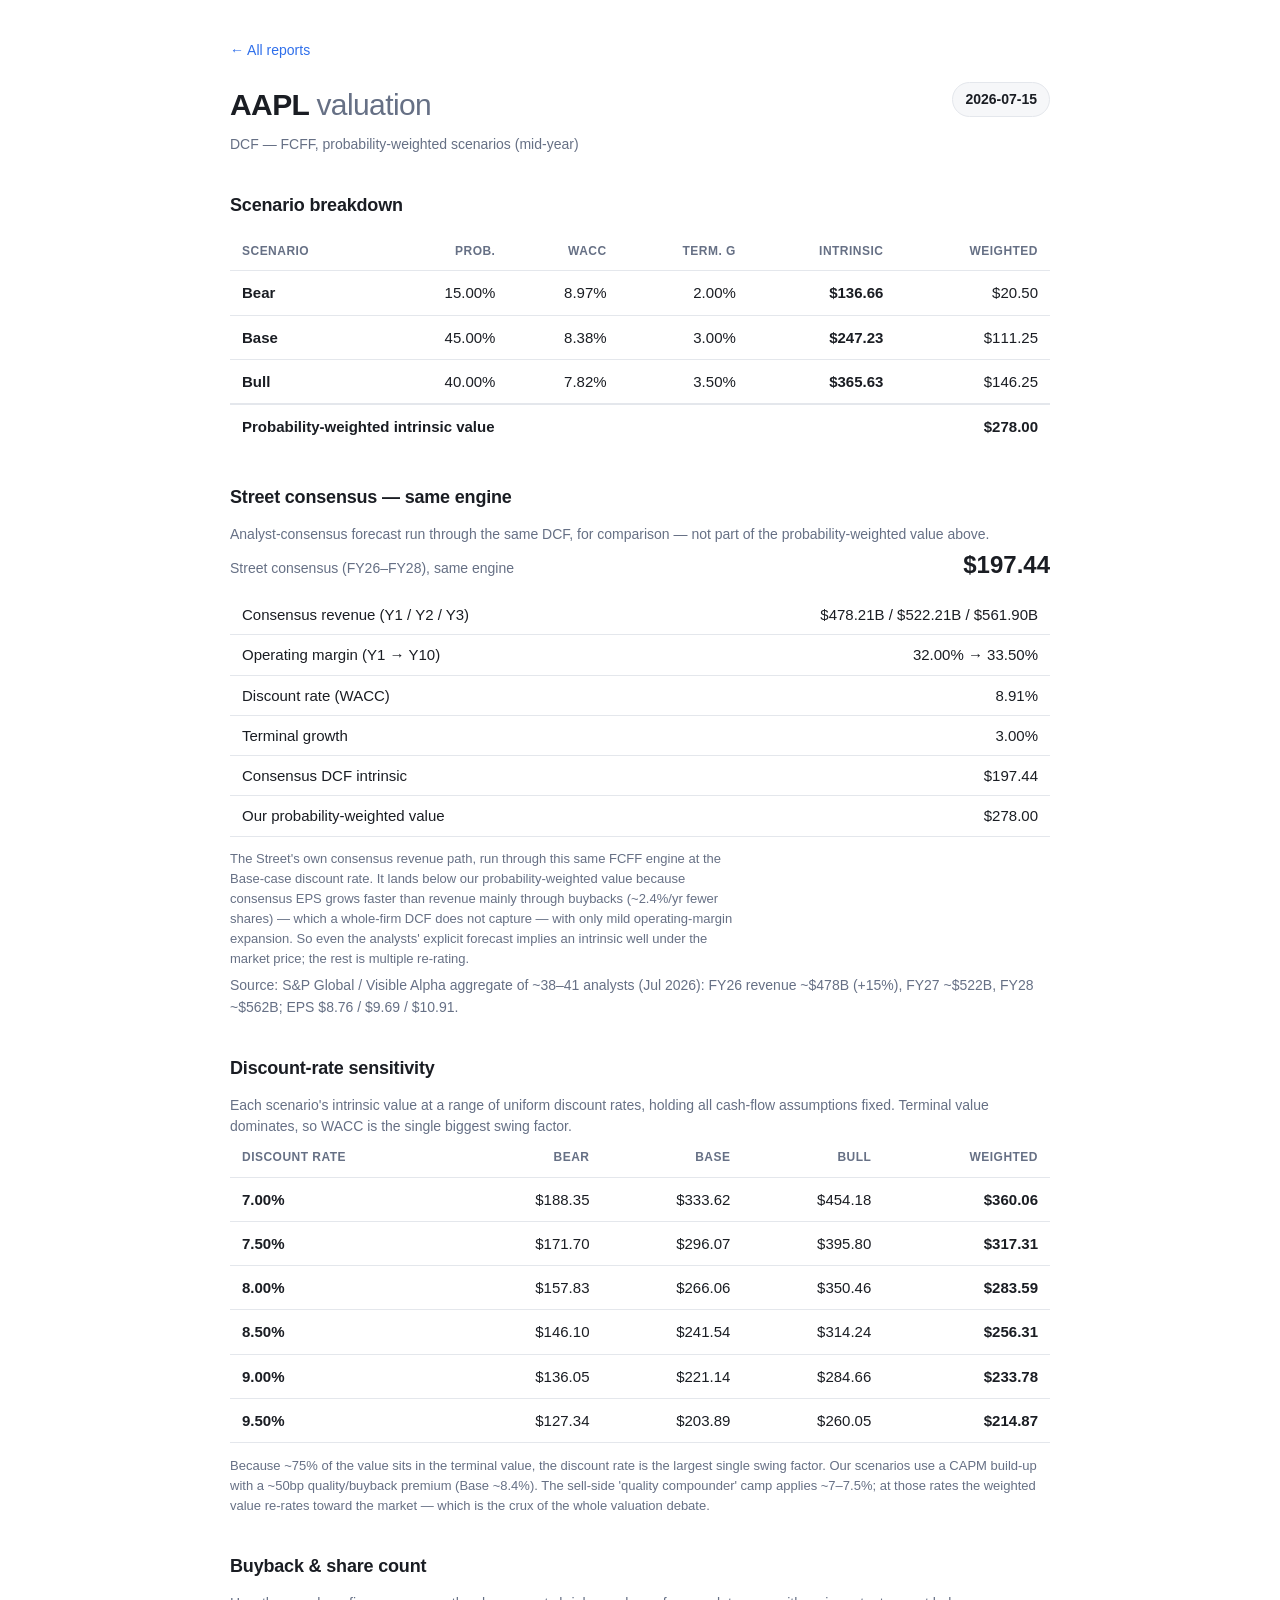
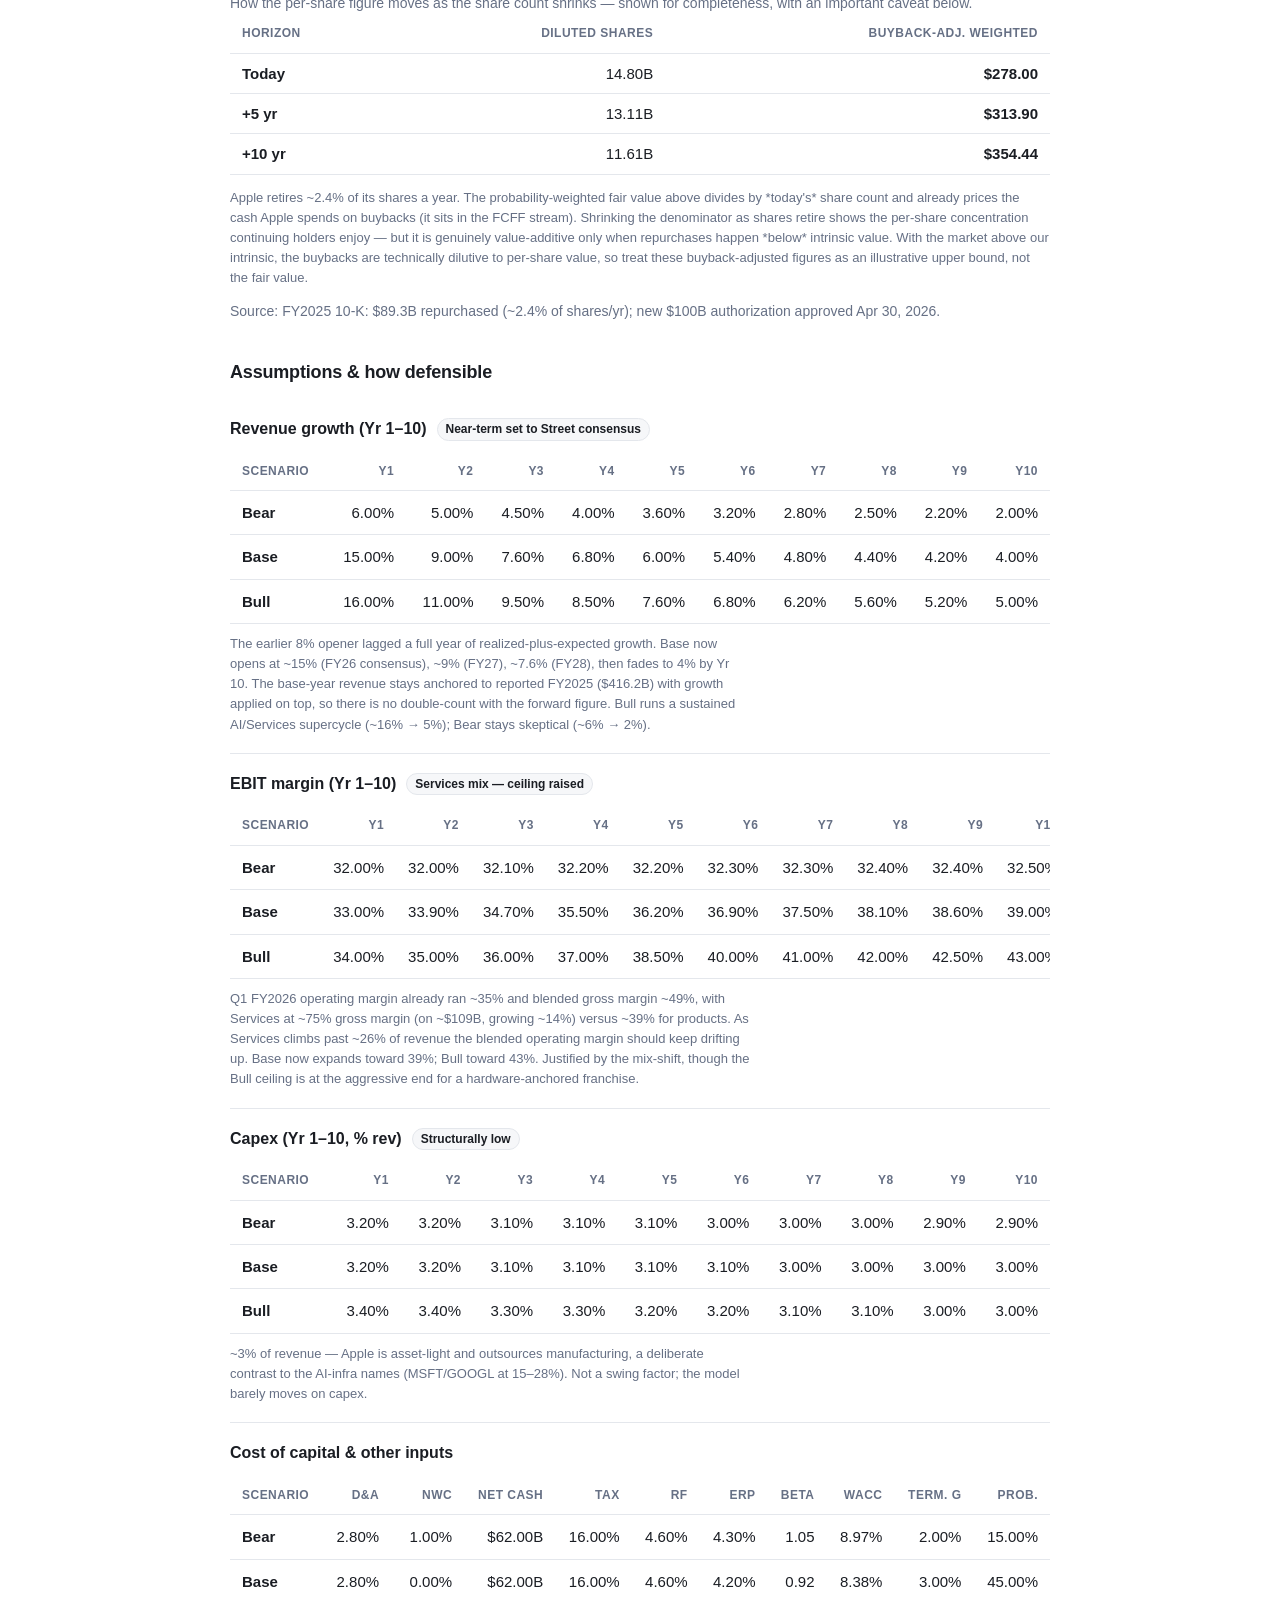
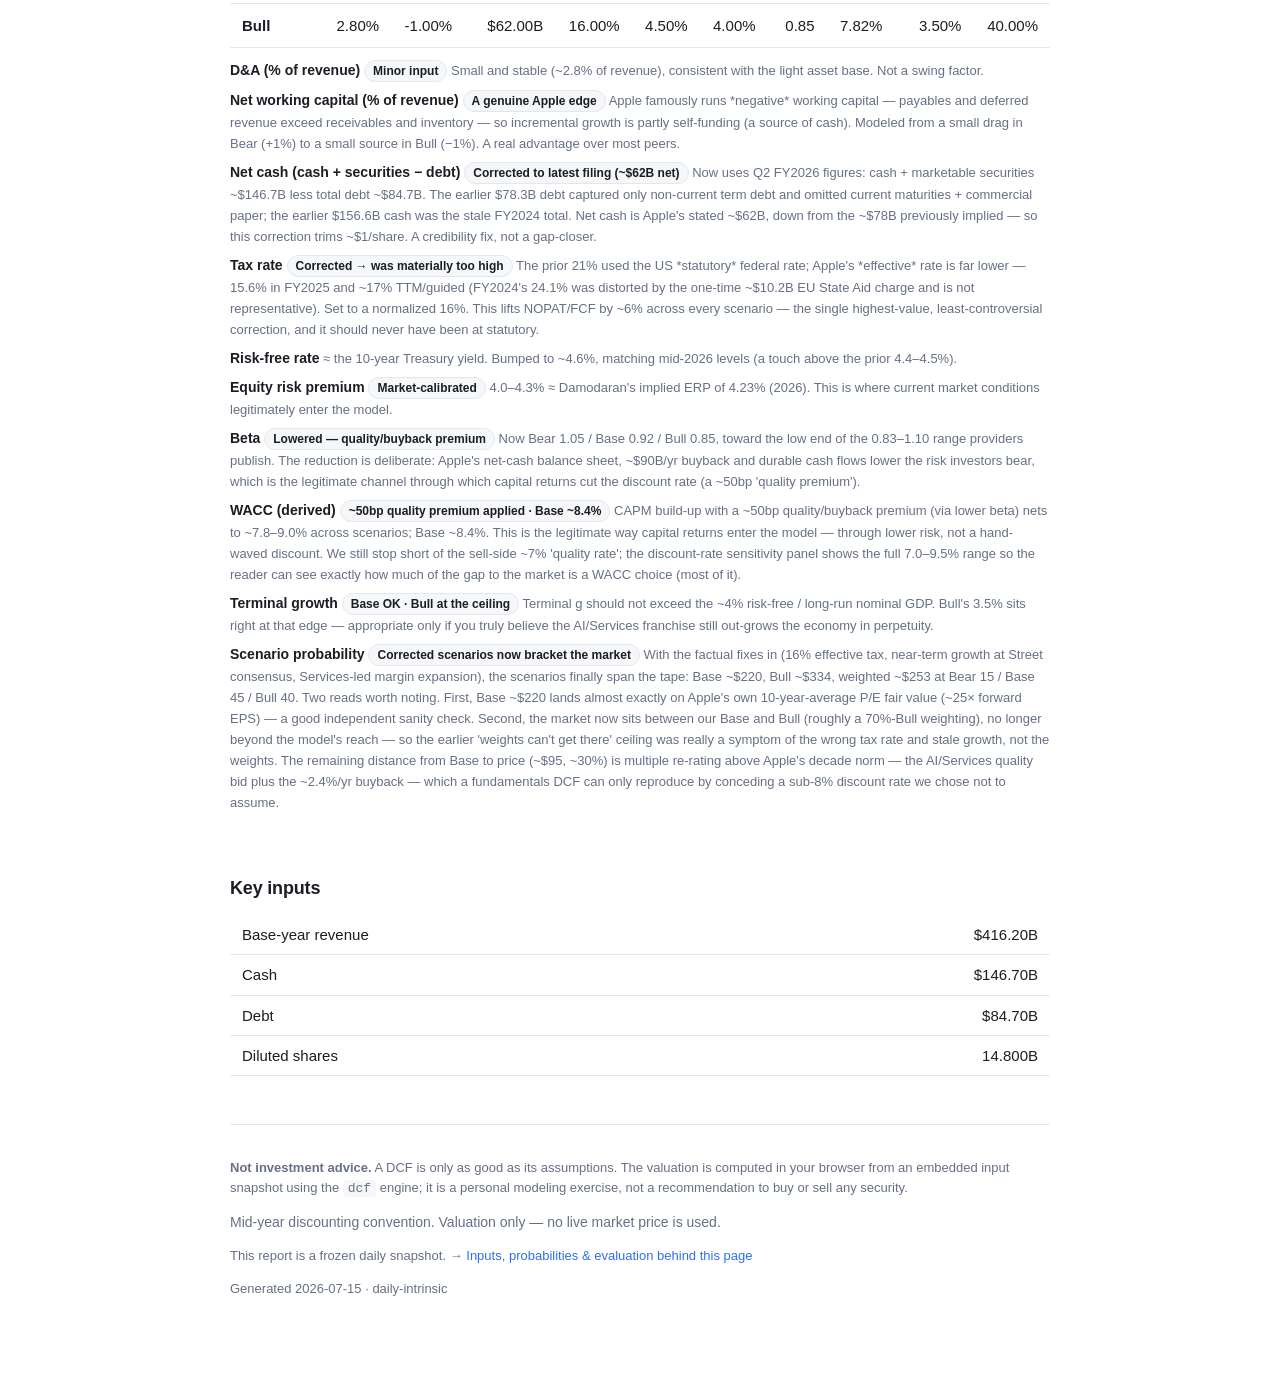
==== commit f0e45ba2: "AAPL: add buyback & discount-rate panels; quality-premium WACC + Services margins Applies the three " ====
--- a/docs/reports/aapl/2026-07-15.html
+++ b/docs/reports/aapl/2026-07-15.html
@@ -44,6 +44,18 @@
   </section>
 
   <section>
+    <h2>Discount-rate sensitivity</h2>
+    <p class="meta">Each scenario's intrinsic value at a range of uniform discount rates, holding all cash-flow assumptions fixed. Terminal value dominates, so WACC is the single biggest swing factor.</p>
+    <div id="dcf-wacc"></div>
+  </section>
+
+  <section>
+    <h2>Buyback &amp; share count</h2>
+    <p class="meta">How the per-share figure moves as the share count shrinks — shown for completeness, with an important caveat below.</p>
+    <div id="dcf-buyback"></div>
+  </section>
+
+  <section>
     <h2>Assumptions &amp; how defensible</h2>
     <div id="dcf-drivers"></div>
   </section>
@@ -68,8 +80,8 @@
     <p class="gen">Generated 2026-07-15 · daily-intrinsic</p>
   </footer>
 </main>
-<script type="application/json" id="dcf-input">{"symbol": "AAPL", "base_year": {"revenue": "416.2B", "ebit_margin": 0.32, "da_percent": 0.028}, "assumptions": {"tax_rate": 0.16}, "balance_sheet": {"cash": "146.7B", "debt": "84.7B", "diluted_shares": "14.8B"}, "consensus": {"label": "Street consensus (FY26\u2013FY28), same engine", "source": "S&P Global / Visible Alpha aggregate of ~38\u201341 analysts (Jul 2026): FY26 revenue ~$478B (+15%), FY27 ~$522B, FY28 ~$562B; EPS $8.76 / $9.69 / $10.91.", "note": "The Street's own consensus revenue path, run through this same FCFF engine at the Base-case discount rate. It lands below our probability-weighted value because consensus EPS grows faster than revenue mainly through buybacks (~2.4%/yr fewer shares) \u2014 which a whole-firm DCF does not capture \u2014 with only mild operating-margin expansion. So even the analysts' explicit forecast implies an intrinsic well under the market price; the rest is multiple re-rating.", "base_year": {"nwc_percent": 0.0}, "assumptions": {"growth_rates": [0.149, 0.092, 0.076, 0.068, 0.06, 0.054, 0.048, 0.044, 0.042, 0.04], "ebit_margins": [0.32, 0.322, 0.324, 0.326, 0.328, 0.33, 0.331, 0.332, 0.334, 0.335], "capex_percent": [0.032, 0.032, 0.031, 0.031, 0.031, 0.031, 0.03, 0.03, 0.03, 0.03]}, "wacc_inputs": {"risk_free_rate": 0.046, "equity_risk_premium": 0.042, "beta": 1.05, "cost_of_debt": 0.048, "debt_weight": 0.02, "equity_weight": 0.98}, "terminal": {"growth_rate": 0.03}}, "scenarios": [{"name": "Bear", "probability": 0.15, "base_year": {"nwc_percent": 0.01}, "assumptions": {"growth_rates": [0.06, 0.05, 0.045, 0.04, 0.036, 0.032, 0.028, 0.025, 0.022, 0.02], "ebit_margins": [0.32, 0.32, 0.321, 0.322, 0.322, 0.323, 0.323, 0.324, 0.324, 0.325], "capex_percent": [0.032, 0.032, 0.031, 0.031, 0.031, 0.03, 0.03, 0.03, 0.029, 0.029]}, "wacc_inputs": {"risk_free_rate": 0.046, "equity_risk_premium": 0.043, "beta": 1.1, "cost_of_debt": 0.05, "debt_weight": 0.03, "equity_weight": 0.97}, "terminal": {"growth_rate": 0.02}}, {"name": "Base", "probability": 0.45, "base_year": {"nwc_percent": 0.0}, "assumptions": {"growth_rates": [0.15, 0.09, 0.076, 0.068, 0.06, 0.054, 0.048, 0.044, 0.042, 0.04], "ebit_margins": [0.33, 0.338, 0.345, 0.352, 0.358, 0.363, 0.368, 0.372, 0.376, 0.38], "capex_percent": [0.032, 0.032, 0.031, 0.031, 0.031, 0.031, 0.03, 0.03, 0.03, 0.03]}, "wacc_inputs": {"risk_free_rate": 0.046, "equity_risk_premium": 0.042, "beta": 1.05, "cost_of_debt": 0.048, "debt_weight": 0.02, "equity_weight": 0.98}, "terminal": {"growth_rate": 0.03}}, {"name": "Bull", "probability": 0.4, "base_year": {"nwc_percent": -0.01}, "assumptions": {"growth_rates": [0.16, 0.11, 0.095, 0.085, 0.076, 0.068, 0.062, 0.056, 0.052, 0.05], "ebit_margins": [0.34, 0.35, 0.36, 0.37, 0.385, 0.4, 0.41, 0.42, 0.425, 0.43], "capex_percent": [0.034, 0.034, 0.033, 0.033, 0.032, 0.032, 0.031, 0.031, 0.03, 0.03]}, "wacc_inputs": {"risk_free_rate": 0.045, "equity_risk_premium": 0.04, "beta": 0.95, "cost_of_debt": 0.046, "debt_weight": 0.02, "equity_weight": 0.98}, "terminal": {"growth_rate": 0.035}}]}</script>
-<script type="application/json" id="dcf-notes">{"symbol": "AAPL", "drivers": [{"key": "growth", "label": "Revenue growth (Yr 1\u201310)", "verdict": "Near-term set to Street consensus", "comment": "The earlier 8% opener lagged a full year of realized-plus-expected growth. Base now opens at ~15% (FY26 consensus), ~9% (FY27), ~7.6% (FY28), then fades to 4% by Yr 10. The base-year revenue stays anchored to reported FY2025 ($416.2B) with growth applied on top, so there is no double-count with the forward figure. Bull runs a sustained AI/Services supercycle (~16% \u2192 5%); Bear stays skeptical (~6% \u2192 2%)."}, {"key": "margin", "label": "EBIT margin (Yr 1\u201310)", "verdict": "Services mix \u2014 ceiling raised", "comment": "Q1 FY2026 operating margin already ran ~35% and blended gross margin ~49%, with Services at ~77% gross margin versus ~39% for products. As Services (>25% of revenue, growing double-digits) climbs, the blended operating margin should too. Base expands toward 38%; Bull toward 43%. Higher than the prior read and defensible on the trajectory, though the Bull ceiling is at the aggressive end."}, {"key": "capex", "label": "Capex (Yr 1\u201310, % rev)", "verdict": "Structurally low", "comment": "~3% of revenue \u2014 Apple is asset-light and outsources manufacturing, a deliberate contrast to the AI-infra names (MSFT/GOOGL at 15\u201328%). Not a swing factor; the model barely moves on capex."}, {"key": "da", "label": "D&A (% of revenue)", "verdict": "Minor input", "comment": "Small and stable (~2.8% of revenue), consistent with the light asset base. Not a swing factor."}, {"key": "nwc", "label": "Net working capital (% of revenue)", "verdict": "A genuine Apple edge", "comment": "Apple famously runs *negative* working capital \u2014 payables and deferred revenue exceed receivables and inventory \u2014 so incremental growth is partly self-funding (a source of cash). Modeled from a small drag in Bear (+1%) to a small source in Bull (\u22121%). A real advantage over most peers."}, {"key": "netcash", "label": "Net cash (cash + securities \u2212 debt)", "verdict": "Corrected to latest filing (~$62B net)", "comment": "Now uses Q2 FY2026 figures: cash + marketable securities ~$146.7B less total debt ~$84.7B. The earlier $78.3B debt captured only non-current term debt and omitted current maturities + commercial paper; the earlier $156.6B cash was the stale FY2024 total. Net cash is Apple's stated ~$62B, down from the ~$78B previously implied \u2014 so this correction trims ~$1/share. A credibility fix, not a gap-closer."}, {"key": "tax", "label": "Tax rate", "verdict": "Corrected \u2192 was materially too high", "comment": "The prior 21% used the US *statutory* federal rate; Apple's *effective* rate is far lower \u2014 15.6% in FY2025 and ~17% TTM/guided (FY2024's 24.1% was distorted by the one-time ~$10.2B EU State Aid charge and is not representative). Set to a normalized 16%. This lifts NOPAT/FCF by ~6% across every scenario \u2014 the single highest-value, least-controversial correction, and it should never have been at statutory."}, {"key": "rf", "label": "Risk-free rate", "comment": "\u2248 the 10-year Treasury yield. Bumped to ~4.6%, matching mid-2026 levels (a touch above the prior 4.4\u20134.5%)."}, {"key": "erp", "label": "Equity risk premium", "verdict": "Market-calibrated", "comment": "4.0\u20134.3% \u2248 Damodaran's implied ERP of 4.23% (2026). This is where current market conditions legitimately enter the model."}, {"key": "beta", "label": "Beta", "comment": "Lowered to ~0.95\u20131.10 (third-party estimates run 0.83\u20131.10). Apple's mean-reverting, quality profile argues for the lower half; Bull uses 0.95."}, {"key": "wacc", "label": "WACC (derived)", "verdict": "Base held at CAPM ~8.9% (deliberate anchor)", "comment": "CAPM build-up nets to ~8.2\u20139.2% across scenarios. The sell-side 'quality compounder' camp applies a sub-8% (even ~7%) discount rate to Apple, which is the biggest single lever separating a fundamentals DCF from the market. We deliberately keep the Base case at a CAPM-derived ~8.9% rather than importing that concession \u2014 so the model stays a conservative anchor and does not simply assume the re-rating is permanent."}, {"key": "terminal_g", "label": "Terminal growth", "verdict": "Base OK \u00b7 Bull at the ceiling", "comment": "Terminal g should not exceed the ~4% risk-free / long-run nominal GDP. Bull's 3.5% sits right at that edge \u2014 appropriate only if you truly believe the AI/Services franchise still out-grows the economy in perpetuity."}, {"key": "probability", "label": "Scenario probability", "verdict": "Corrected scenarios now bracket the market", "comment": "With the factual fixes in (16% effective tax, near-term growth at Street consensus, Services-led margin expansion), the scenarios finally span the tape: Base ~$220, Bull ~$334, weighted ~$253 at Bear 15 / Base 45 / Bull 40. Two reads worth noting. First, Base ~$220 lands almost exactly on Apple's own 10-year-average P/E fair value (~25\u00d7 forward EPS) \u2014 a good independent sanity check. Second, the market now sits between our Base and Bull (roughly a 70%-Bull weighting), no longer beyond the model's reach \u2014 so the earlier 'weights can't get there' ceiling was really a symptom of the wrong tax rate and stale growth, not the weights. The remaining distance from Base to price (~$95, ~30%) is multiple re-rating above Apple's decade norm \u2014 the AI/Services quality bid plus the ~2.4%/yr buyback \u2014 which a fundamentals DCF can only reproduce by conceding a sub-8% discount rate we chose not to assume."}]}</script>
+<script type="application/json" id="dcf-input">{"symbol": "AAPL", "base_year": {"revenue": "416.2B", "ebit_margin": 0.32, "da_percent": 0.028}, "assumptions": {"tax_rate": 0.16}, "balance_sheet": {"cash": "146.7B", "debt": "84.7B", "diluted_shares": "14.8B"}, "buyback": {"annual_reduction": 0.024, "horizons": [5, 10], "source": "FY2025 10-K: $89.3B repurchased (~2.4% of shares/yr); new $100B authorization approved Apr 30, 2026.", "note": "Apple retires ~2.4% of its shares a year. The probability-weighted fair value above divides by *today's* share count and already prices the cash Apple spends on buybacks (it sits in the FCFF stream). Shrinking the denominator as shares retire shows the per-share concentration continuing holders enjoy \u2014 but it is genuinely value-additive only when repurchases happen *below* intrinsic value. With the market above our intrinsic, the buybacks are technically dilutive to per-share value, so treat these buyback-adjusted figures as an illustrative upper bound, not the fair value."}, "wacc_sensitivity": {"rates": [0.07, 0.075, 0.08, 0.085, 0.09, 0.095], "note": "Because ~75% of the value sits in the terminal value, the discount rate is the largest single swing factor. Our scenarios use a CAPM build-up with a ~50bp quality/buyback premium (Base ~8.4%). The sell-side 'quality compounder' camp applies ~7\u20137.5%; at those rates the weighted value re-rates toward the market \u2014 which is the crux of the whole valuation debate."}, "scenarios": [{"name": "Bear", "probability": 0.15, "base_year": {"nwc_percent": 0.01}, "assumptions": {"growth_rates": [0.06, 0.05, 0.045, 0.04, 0.036, 0.032, 0.028, 0.025, 0.022, 0.02], "ebit_margins": [0.32, 0.32, 0.321, 0.322, 0.322, 0.323, 0.323, 0.324, 0.324, 0.325], "capex_percent": [0.032, 0.032, 0.031, 0.031, 0.031, 0.03, 0.03, 0.03, 0.029, 0.029]}, "wacc_inputs": {"risk_free_rate": 0.046, "equity_risk_premium": 0.043, "beta": 1.05, "cost_of_debt": 0.05, "debt_weight": 0.03, "equity_weight": 0.97}, "terminal": {"growth_rate": 0.02}}, {"name": "Base", "probability": 0.45, "base_year": {"nwc_percent": 0.0}, "assumptions": {"growth_rates": [0.15, 0.09, 0.076, 0.068, 0.06, 0.054, 0.048, 0.044, 0.042, 0.04], "ebit_margins": [0.33, 0.339, 0.347, 0.355, 0.362, 0.369, 0.375, 0.381, 0.386, 0.39], "capex_percent": [0.032, 0.032, 0.031, 0.031, 0.031, 0.031, 0.03, 0.03, 0.03, 0.03]}, "wacc_inputs": {"risk_free_rate": 0.046, "equity_risk_premium": 0.042, "beta": 0.92, "cost_of_debt": 0.048, "debt_weight": 0.02, "equity_weight": 0.98}, "terminal": {"growth_rate": 0.03}}, {"name": "Bull", "probability": 0.4, "base_year": {"nwc_percent": -0.01}, "assumptions": {"growth_rates": [0.16, 0.11, 0.095, 0.085, 0.076, 0.068, 0.062, 0.056, 0.052, 0.05], "ebit_margins": [0.34, 0.35, 0.36, 0.37, 0.385, 0.4, 0.41, 0.42, 0.425, 0.43], "capex_percent": [0.034, 0.034, 0.033, 0.033, 0.032, 0.032, 0.031, 0.031, 0.03, 0.03]}, "wacc_inputs": {"risk_free_rate": 0.045, "equity_risk_premium": 0.04, "beta": 0.85, "cost_of_debt": 0.046, "debt_weight": 0.02, "equity_weight": 0.98}, "terminal": {"growth_rate": 0.035}}], "consensus": {"label": "Street consensus (FY26\u2013FY28), same engine", "source": "S&P Global / Visible Alpha aggregate of ~38\u201341 analysts (Jul 2026): FY26 revenue ~$478B (+15%), FY27 ~$522B, FY28 ~$562B; EPS $8.76 / $9.69 / $10.91.", "note": "The Street's own consensus revenue path, run through this same FCFF engine at the Base-case discount rate. It lands below our probability-weighted value because consensus EPS grows faster than revenue mainly through buybacks (~2.4%/yr fewer shares) \u2014 which a whole-firm DCF does not capture \u2014 with only mild operating-margin expansion. So even the analysts' explicit forecast implies an intrinsic well under the market price; the rest is multiple re-rating.", "base_year": {"nwc_percent": 0.0}, "assumptions": {"growth_rates": [0.149, 0.092, 0.076, 0.068, 0.06, 0.054, 0.048, 0.044, 0.042, 0.04], "ebit_margins": [0.32, 0.322, 0.324, 0.326, 0.328, 0.33, 0.331, 0.332, 0.334, 0.335], "capex_percent": [0.032, 0.032, 0.031, 0.031, 0.031, 0.031, 0.03, 0.03, 0.03, 0.03]}, "wacc_inputs": {"risk_free_rate": 0.046, "equity_risk_premium": 0.042, "beta": 1.05, "cost_of_debt": 0.048, "debt_weight": 0.02, "equity_weight": 0.98}, "terminal": {"growth_rate": 0.03}}}</script>
+<script type="application/json" id="dcf-notes">{"symbol": "AAPL", "drivers": [{"key": "growth", "label": "Revenue growth (Yr 1\u201310)", "verdict": "Near-term set to Street consensus", "comment": "The earlier 8% opener lagged a full year of realized-plus-expected growth. Base now opens at ~15% (FY26 consensus), ~9% (FY27), ~7.6% (FY28), then fades to 4% by Yr 10. The base-year revenue stays anchored to reported FY2025 ($416.2B) with growth applied on top, so there is no double-count with the forward figure. Bull runs a sustained AI/Services supercycle (~16% \u2192 5%); Bear stays skeptical (~6% \u2192 2%)."}, {"key": "margin", "label": "EBIT margin (Yr 1\u201310)", "verdict": "Services mix \u2014 ceiling raised", "comment": "Q1 FY2026 operating margin already ran ~35% and blended gross margin ~49%, with Services at ~75% gross margin (on ~$109B, growing ~14%) versus ~39% for products. As Services climbs past ~26% of revenue the blended operating margin should keep drifting up. Base now expands toward 39%; Bull toward 43%. Justified by the mix-shift, though the Bull ceiling is at the aggressive end for a hardware-anchored franchise."}, {"key": "capex", "label": "Capex (Yr 1\u201310, % rev)", "verdict": "Structurally low", "comment": "~3% of revenue \u2014 Apple is asset-light and outsources manufacturing, a deliberate contrast to the AI-infra names (MSFT/GOOGL at 15\u201328%). Not a swing factor; the model barely moves on capex."}, {"key": "da", "label": "D&A (% of revenue)", "verdict": "Minor input", "comment": "Small and stable (~2.8% of revenue), consistent with the light asset base. Not a swing factor."}, {"key": "nwc", "label": "Net working capital (% of revenue)", "verdict": "A genuine Apple edge", "comment": "Apple famously runs *negative* working capital \u2014 payables and deferred revenue exceed receivables and inventory \u2014 so incremental growth is partly self-funding (a source of cash). Modeled from a small drag in Bear (+1%) to a small source in Bull (\u22121%). A real advantage over most peers."}, {"key": "netcash", "label": "Net cash (cash + securities \u2212 debt)", "verdict": "Corrected to latest filing (~$62B net)", "comment": "Now uses Q2 FY2026 figures: cash + marketable securities ~$146.7B less total debt ~$84.7B. The earlier $78.3B debt captured only non-current term debt and omitted current maturities + commercial paper; the earlier $156.6B cash was the stale FY2024 total. Net cash is Apple's stated ~$62B, down from the ~$78B previously implied \u2014 so this correction trims ~$1/share. A credibility fix, not a gap-closer."}, {"key": "tax", "label": "Tax rate", "verdict": "Corrected \u2192 was materially too high", "comment": "The prior 21% used the US *statutory* federal rate; Apple's *effective* rate is far lower \u2014 15.6% in FY2025 and ~17% TTM/guided (FY2024's 24.1% was distorted by the one-time ~$10.2B EU State Aid charge and is not representative). Set to a normalized 16%. This lifts NOPAT/FCF by ~6% across every scenario \u2014 the single highest-value, least-controversial correction, and it should never have been at statutory."}, {"key": "rf", "label": "Risk-free rate", "comment": "\u2248 the 10-year Treasury yield. Bumped to ~4.6%, matching mid-2026 levels (a touch above the prior 4.4\u20134.5%)."}, {"key": "erp", "label": "Equity risk premium", "verdict": "Market-calibrated", "comment": "4.0\u20134.3% \u2248 Damodaran's implied ERP of 4.23% (2026). This is where current market conditions legitimately enter the model."}, {"key": "beta", "label": "Beta", "verdict": "Lowered \u2014 quality/buyback premium", "comment": "Now Bear 1.05 / Base 0.92 / Bull 0.85, toward the low end of the 0.83\u20131.10 range providers publish. The reduction is deliberate: Apple's net-cash balance sheet, ~$90B/yr buyback and durable cash flows lower the risk investors bear, which is the legitimate channel through which capital returns cut the discount rate (a ~50bp 'quality premium')."}, {"key": "wacc", "label": "WACC (derived)", "verdict": "~50bp quality premium applied \u00b7 Base ~8.4%", "comment": "CAPM build-up with a ~50bp quality/buyback premium (via lower beta) nets to ~7.8\u20139.0% across scenarios; Base ~8.4%. This is the legitimate way capital returns enter the model \u2014 through lower risk, not a hand-waved discount. We still stop short of the sell-side ~7% 'quality rate'; the discount-rate sensitivity panel shows the full 7.0\u20139.5% range so the reader can see exactly how much of the gap to the market is a WACC choice (most of it)."}, {"key": "terminal_g", "label": "Terminal growth", "verdict": "Base OK \u00b7 Bull at the ceiling", "comment": "Terminal g should not exceed the ~4% risk-free / long-run nominal GDP. Bull's 3.5% sits right at that edge \u2014 appropriate only if you truly believe the AI/Services franchise still out-grows the economy in perpetuity."}, {"key": "probability", "label": "Scenario probability", "verdict": "Corrected scenarios now bracket the market", "comment": "With the factual fixes in (16% effective tax, near-term growth at Street consensus, Services-led margin expansion), the scenarios finally span the tape: Base ~$220, Bull ~$334, weighted ~$253 at Bear 15 / Base 45 / Bull 40. Two reads worth noting. First, Base ~$220 lands almost exactly on Apple's own 10-year-average P/E fair value (~25\u00d7 forward EPS) \u2014 a good independent sanity check. Second, the market now sits between our Base and Bull (roughly a 70%-Bull weighting), no longer beyond the model's reach \u2014 so the earlier 'weights can't get there' ceiling was really a symptom of the wrong tax rate and stale growth, not the weights. The remaining distance from Base to price (~$95, ~30%) is multiple re-rating above Apple's decade norm \u2014 the AI/Services quality bid plus the ~2.4%/yr buyback \u2014 which a fundamentals DCF can only reproduce by conceding a sub-8% discount rate we chose not to assume."}]}</script>
 <script src="../../assets/dcf.js"></script>
 </body>
 </html>
